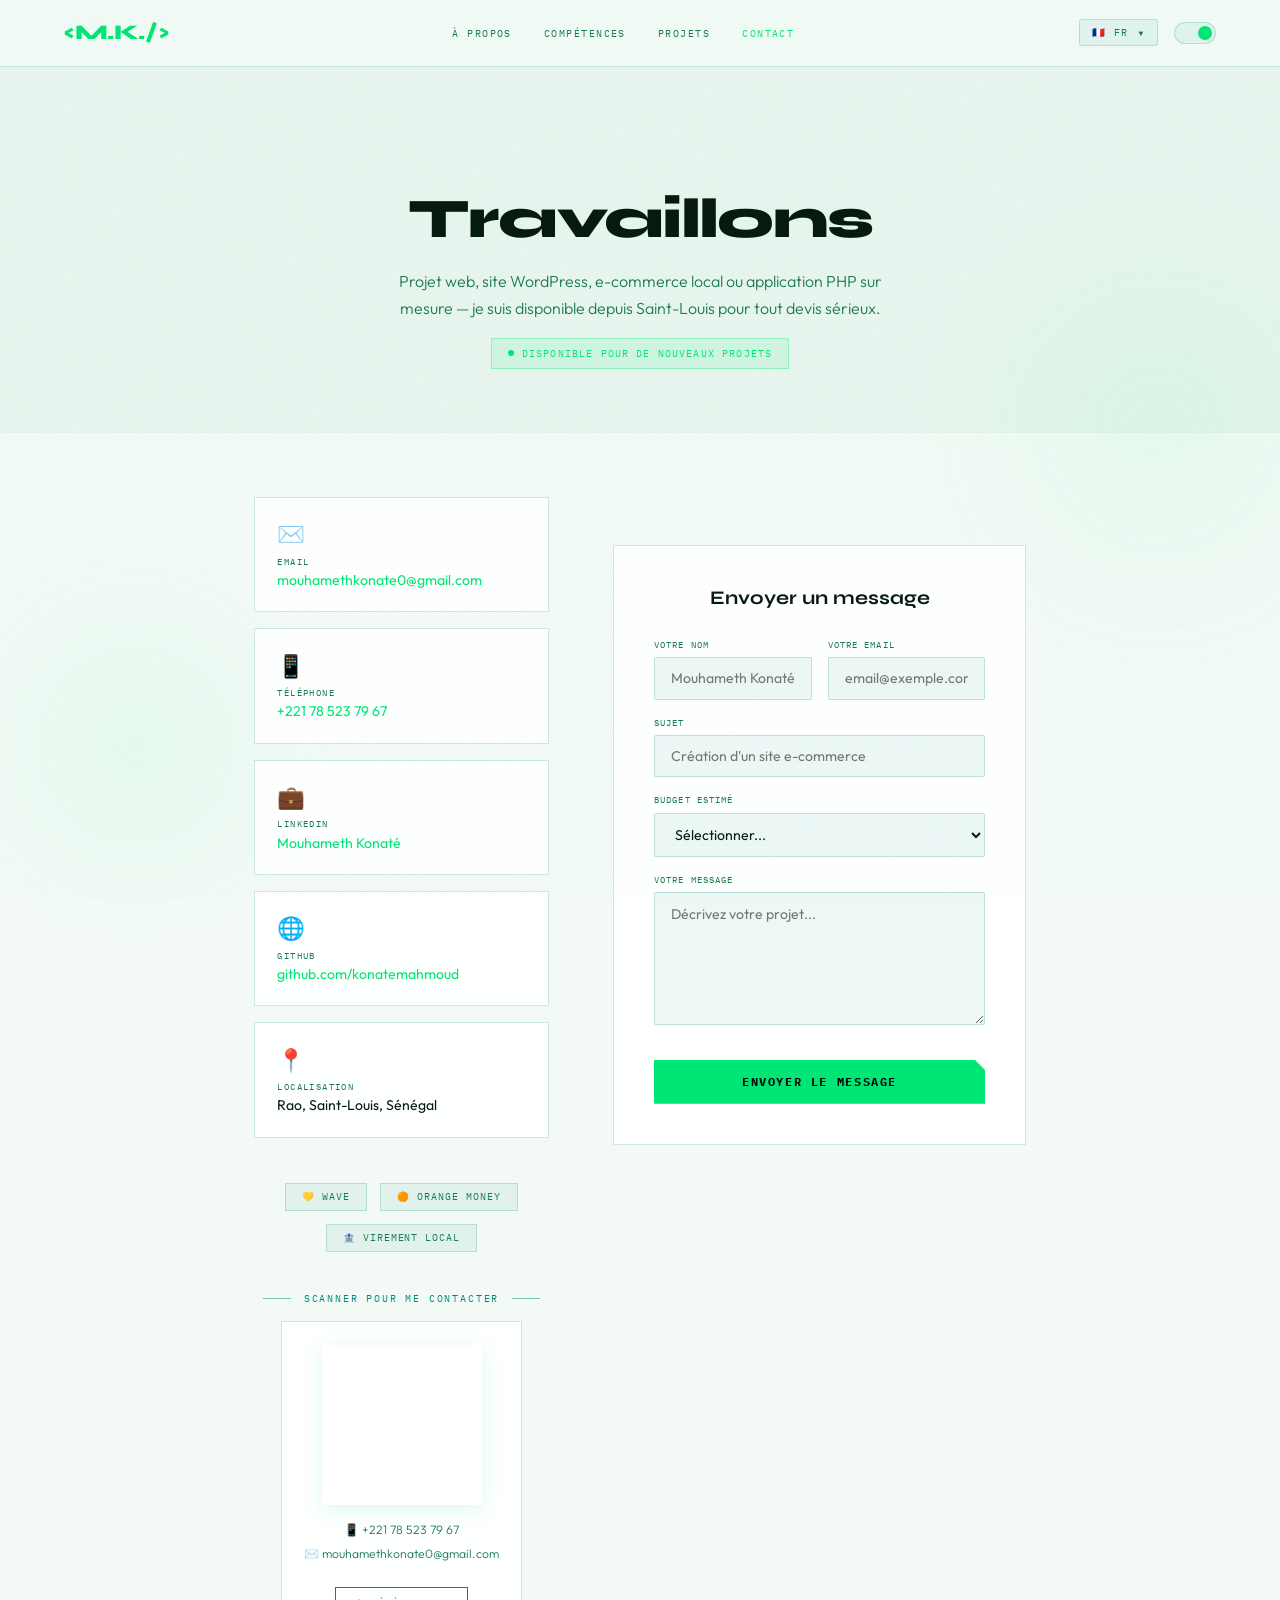
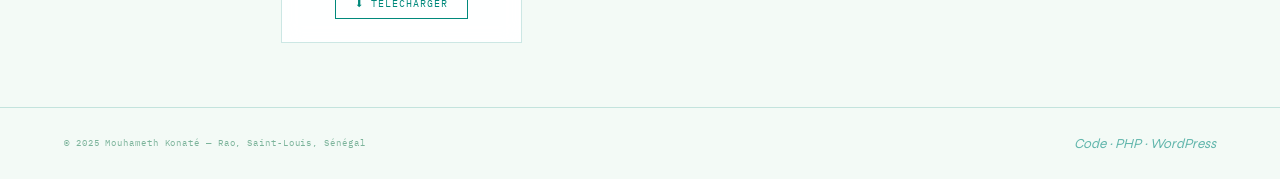
==== contact.html @ 191f9573 "Create contact.html" ====
<!DOCTYPE html>
<html lang="fr" data-theme="dark" dir="ltr">
<head>
<meta charset="UTF-8">
<meta name="viewport" content="width=device-width, initial-scale=1.0">
<meta name="description" content="Contactez Mouhameth Konaté — Développeur web PHP & WordPress à Saint-Louis, Sénégal. Formulaire de contact, email, téléphone, WhatsApp, Wave.">
<meta name="author" content="Mouhameth Konaté">
<meta name="robots" content="index, follow">
<meta property="og:type" content="website">
<meta property="og:title" content="Contact — Mouhameth Konaté">
<meta property="og:description" content="Contactez Mouhameth Konaté, développeur web PHP & WordPress à Saint-Louis, Sénégal.">
<meta property="og:url" content="https://konatemahmoud.github.io/Portfolio1/contact.html">
<link rel="canonical" href="https://konatemahmoud.github.io/Portfolio1/contact.html">
<link rel="icon" type="image/svg+xml" href="[data-uri]">
<title>Contact — Mouhameth Konaté | Développeur Web PHP &amp; WordPress</title>
<link rel="preconnect" href="https://fonts.googleapis.com">
<link rel="preconnect" href="https://fonts.gstatic.com" crossorigin>
<link href="https://fonts.googleapis.com/css2?family=Syne:wght@400;500;600;700;800&family=IBM+Plex+Mono:wght@300;400;500&family=Outfit:wght@300;400;500;600&family=Noto+Sans+Arabic:wght@300;400;500;700&display=swap" rel="stylesheet">
<link rel="stylesheet" href="css/style.css">
<script type="application/ld+json">
{
  "@context": "https://schema.org",
  "@type": "Person",
  "name": "Mouhameth Konaté",
  "jobTitle": "Développeur Web PHP & WordPress",
  "url": "https://konatemahmoud.github.io/Portfolio1",
  "email": "mouhamethkonate0@gmail.com",
  "telephone": "+221785237967",
  "address": {"@type": "PostalAddress","addressLocality": "Rao","addressRegion": "Saint-Louis","addressCountry": "SN"},
  "sameAs": ["https://linkedin.com/in/mouhameth-konate","https://github.com/konatemahmoud"]
}
</script>
<style>
.contact-hero{padding:9rem 4rem 4rem;background:var(--bg-alt);text-align:center;}
.contact-hero h1{font-family:'Syne',sans-serif;font-size:clamp(2rem,5vw,3.5rem);font-weight:900;color:var(--text);letter-spacing:-0.03em;margin-bottom:1rem;}
.contact-hero h1 em{color:var(--accent);font-style:italic;}
.contact-hero p{font-family:'Outfit',sans-serif;font-size:1rem;color:var(--text-muted);max-width:500px;margin:0 auto;line-height:1.7;font-weight:300;}
.contact-body{padding:4rem;max-width:900px;margin:0 auto;}
.contact-two-col{display:grid;grid-template-columns:1fr 1.4fr;gap:4rem;align-items:start;}
.contact-info{display:flex;flex-direction:column;gap:1rem;}
.info-card{background:var(--card-bg);border:1px solid var(--border);padding:1.4rem;transition:border-color 0.3s;}
.info-card:hover{border-color:var(--accent);}
.info-icon{font-size:1.4rem;margin-bottom:0.4rem;}
.info-label{font-family:'IBM Plex Mono',monospace;font-size:0.58rem;letter-spacing:0.15em;text-transform:uppercase;color:var(--text-muted);margin-bottom:0.2rem;}
.info-value{font-size:0.88rem;color:var(--text);font-weight:400;}
.info-value a{color:var(--accent);text-decoration:none;}
.info-value a:hover{text-decoration:underline;}
.avail-badge{display:inline-flex;align-items:center;gap:0.5rem;margin-top:1rem;padding:0.5rem 1rem;background:rgba(0,230,118,0.1);border:1px solid rgba(0,230,118,0.3);font-family:'IBM Plex Mono',monospace;font-size:0.6rem;letter-spacing:0.12em;text-transform:uppercase;color:var(--accent);}
.avail-dot{width:6px;height:6px;border-radius:50%;background:var(--accent);animation:pulse 2s infinite;}
@keyframes pulse{0%,100%{opacity:1;}50%{opacity:0.3;}}
@media(max-width:900px){
  .contact-hero{padding:8rem 1.5rem 3rem;}
  .contact-body{padding:2rem 1.5rem;}
  .contact-two-col{grid-template-columns:1fr;gap:2.5rem;}
}
</style>
</head>
<body>
<div class="bg-glow"></div>
<div class="bg-glow2"></div>

  <!-- SKIP LINK -->
  <a href="#main-content" class="skip-link">Aller au contenu principal</a>
  <div id="scrollProgress" role="progressbar" aria-label="Progression"></div>

  <!-- SWITCH BANNER -->
  <div class="switch-banner">
    <span class="switch-text" data-i18n="switch_text">Portfolio Développeur Web</span>
    <a href="portfolio-complet.html" class="switch-link" data-i18n="switch_link">→ Portfolio Complet</a>
  </div>

  <!-- MOBILE NAV DRAWER -->
  <div class="nav-drawer" id="navDrawer" role="dialog" aria-modal="true" aria-label="Menu navigation">
    <button class="nav-drawer-close" id="drawerClose" aria-label="Fermer">✕ Fermer</button>
    <a href="index.html#about"       data-i18n="nav_about"    onclick="closeDrawer()">À propos</a>
    <a href="index.html#competences" data-i18n="nav_skills"   onclick="closeDrawer()">Compétences</a>
    <a href="index.html#projets"     data-i18n="nav_projects" onclick="closeDrawer()">Projets</a>
    <a href="contact.html"           data-i18n="nav_contact"  onclick="closeDrawer()">Contact</a>
  </div>

  <!-- NAV -->
  <nav role="navigation" aria-label="Navigation principale">
    <a href="index.html" class="nav-logo" aria-label="Accueil">&lt;M.K./&gt;</a>
    <div class="nav-center">
      <a href="index.html#about"       data-i18n="nav_about">À propos</a>
      <a href="index.html#competences" data-i18n="nav_skills">Compétences</a>
      <a href="index.html#projets"     data-i18n="nav_projects">Projets</a>
      <a href="contact.html"           data-i18n="nav_contact" class="active">Contact</a>
    </div>
    <div class="nav-right">
      <div class="lang-dropdown" id="langDropdown">
        <div class="lang-btn" id="langBtn" role="button" tabindex="0" aria-expanded="false">
          <span class="flag" id="currentFlag">🇫🇷</span>
          <span id="currentLangLabel">FR</span>
          <span class="chevron" aria-hidden="true">▼</span>
        </div>
        <div class="lang-menu" id="langMenu" role="listbox">
          <div class="lang-option active" data-lang="fr" role="option"><span class="flag">🇫🇷</span><span class="lang-name">FR</span><span class="lang-native">Français</span></div>
          <div class="lang-option" data-lang="en" role="option"><span class="flag">🇬🇧</span><span class="lang-name">EN</span><span class="lang-native">English</span></div>
          <div class="lang-option" data-lang="ar" role="option"><span class="flag">🇸🇦</span><span class="lang-name">AR</span><span class="lang-native">العربية</span></div>
        </div>
      </div>
      <button class="theme-btn" id="themeToggle" aria-label="Basculer thème"></button>
      <button class="hamburger" id="hamburger" aria-label="Menu" aria-expanded="false">
        <span></span><span></span><span></span>
      </button>
    </div>
  </nav>

<main id="main-content">

  <!-- HERO CONTACT -->
  <div class="contact-hero">
    <h1 data-i18n="ct_t1">Travaillons <em data-i18n="ct_t2">ensemble</em></h1>
    <p data-i18n="ct_intro">Projet web, WordPress, e-commerce ou application PHP — disponible depuis Saint-Louis.</p>
    <div class="avail-badge">
      <span class="avail-dot" aria-hidden="true"></span>
      Disponible pour de nouveaux projets
    </div>
  </div>

  <!-- CONTACT BODY -->
  <div class="contact-body">
    <div class="contact-two-col">

      <!-- LEFT: Info cards -->
      <div class="contact-info fade-up">
        <article class="info-card">
          <div class="info-icon" aria-hidden="true">✉️</div>
          <div class="info-label" data-i18n="ct_email">Email</div>
          <div class="info-value"><a href="mailto:mouhamethkonate0@gmail.com">mouhamethkonate0@gmail.com</a></div>
        </article>
        <article class="info-card">
          <div class="info-icon" aria-hidden="true">📱</div>
          <div class="info-label" data-i18n="ct_phone">Téléphone / WhatsApp</div>
          <div class="info-value"><a href="tel:+221785237967">+221 78 523 79 67</a></div>
        </article>
        <article class="info-card">
          <div class="info-icon" aria-hidden="true">💼</div>
          <div class="info-label">LinkedIn</div>
          <div class="info-value"><a href="https://linkedin.com/in/mouhameth-konate" target="_blank" rel="noopener">Mouhameth Konaté</a></div>
        </article>
        <article class="info-card">
          <div class="info-icon" aria-hidden="true">🌐</div>
          <div class="info-label">GitHub</div>
          <div class="info-value"><a href="https://github.com/konatemahmoud" target="_blank" rel="noopener">github.com/konatemahmoud</a></div>
        </article>
        <article class="info-card">
          <div class="info-icon" aria-hidden="true">📍</div>
          <div class="info-label">Localisation</div>
          <div class="info-value">Rao, Saint-Louis, Sénégal</div>
        </article>
        <div class="contact-payment">
          <span class="payment-badge">💛 Wave</span>
          <span class="payment-badge">🟠 Orange Money</span>
          <span class="payment-badge" data-i18n="ct_transfer">🏦 Virement local</span>
        </div>

        <!-- QR -->
        <div class="qr-wrapper" style="margin-top:1.5rem;">
          <div class="qr-label" data-i18n="qr_label">Scanner pour me contacter</div>
          <div class="qr-card" style="flex-direction:column;gap:1rem;padding:1.4rem;text-align:center;">
            <div class="qr-frame" style="margin:0 auto;">
            </div>
            <div>
              <div class="qr-detail">📱 +221 78 523 79 67</div>
              <div class="qr-detail">✉️ mouhamethkonate0@gmail.com</div>
              <button class="qr-download-btn" id="qrDownload" data-i18n="qr_download">⬇ Télécharger</button>
            </div>
          </div>
        </div>
      </div>

      <!-- RIGHT: Contact form -->
      <div class="fade-up">
        <form class="contact-form" id="contactForm" novalidate aria-label="Formulaire de contact">
          <h3>Envoyer un message</h3>
          <div class="form-grid">
            <div class="form-group">
              <label class="form-label" for="formName" data-i18n="ct_form_name">Votre nom</label>
              <input class="form-input" type="text" id="formName" name="name" required
                     placeholder="Mouhameth Konaté" autocomplete="name">
            </div>
            <div class="form-group">
              <label class="form-label" for="formEmail" data-i18n="ct_form_email">Votre email</label>
              <input class="form-input" type="email" id="formEmail" name="email" required
                     placeholder="email@exemple.com" autocomplete="email">
            </div>
            <div class="form-group full">
              <label class="form-label" for="formSubject" data-i18n="ct_form_subject">Sujet</label>
              <input class="form-input" type="text" id="formSubject" name="subject" required
                     placeholder="Création d'un site e-commerce">
            </div>
            <div class="form-group full">
              <label class="form-label" for="formBudget" data-i18n="ct_form_budget">Budget estimé</label>
              <select class="form-select" id="formBudget" name="budget">
                <option value="">Sélectionner...</option>
                <option value="&lt;50k">Moins de 50 000 FCFA</option>
                <option value="50k-150k">50 000 – 150 000 FCFA</option>
                <option value="150k-500k">150 000 – 500 000 FCFA</option>
                <option value="500k+">+ 500 000 FCFA</option>
                <option value="discuss">À discuter</option>
              </select>
            </div>
            <div class="form-group full">
              <label class="form-label" for="formMsg" data-i18n="ct_form_msg">Votre message</label>
              <textarea class="form-textarea" id="formMsg" name="message" required rows="6"
                        placeholder="Décrivez votre projet..."></textarea>
            </div>
          </div>
          <button type="submit" class="form-submit" data-i18n="ct_form_send">Envoyer le message</button>
          <div id="formSuccess" class="form-success" role="alert" aria-live="polite"></div>
        </form>
      </div>
    </div>
  </div>

</main>

<footer role="contentinfo">
  <span class="footer-copy">© 2025 Mouhameth Konaté — Rao, Saint-Louis, Sénégal</span>
  <span class="footer-sig" data-i18n="footer_sig">Code · PHP · WordPress</span>
</footer>
<button id="backTop" aria-label="Retour en haut" data-i18n="back_top">↑ Haut</button>

<script>window.QR_FALLBACK_URI="[data-uri]";</script>
<script src="js/translations.js" defer></script>
<script src="js/app.js" defer></script>
</body>
</html>
---- css/style.css ----
/* ===== CSS/STYLE.CSS — Shared styles ===== */
/* ===== TOKENS ===== */
:root{--accent:#00E676;--accent2:#00897B;--accent-soft:rgba(0,230,118,0.12);}
[data-theme="dark"]{--bg:#050F0A;--bg-alt:#071510;--surface:rgba(0,230,118,0.06);--border:rgba(0,230,118,0.18);--text:#D8F5E8;--text-muted:#4AAA78;--text-dim:rgba(216,245,232,0.5);--card-bg:rgba(0,230,118,0.04);--nav-bg:rgba(5,15,10,0.94);--stat-bg:rgba(0,230,118,0.07);--stat-border:rgba(0,230,118,0.25);--tag-bg:rgba(0,230,118,0.07);--dropdown-bg:#071A10;--dropdown-hover:rgba(0,230,118,0.1);--hero-grad:radial-gradient(ellipse 80% 60% at 70% 50%,rgba(0,230,118,0.08) 0%,transparent 70%),radial-gradient(ellipse 60% 80% at 15% 80%,rgba(0,137,123,0.15) 0%,transparent 60%);--glow:rgba(0,230,118,0.06);}
[data-theme="light"]{--bg:#F3FAF6;--bg-alt:#E8F5EE;--surface:rgba(0,137,123,0.07);--border:rgba(0,137,123,0.2);--text:#071A10;--text-muted:#1A7A50;--text-dim:rgba(7,26,16,0.55);--card-bg:rgba(255,255,255,0.92);--nav-bg:rgba(243,250,246,0.96);--stat-bg:rgba(0,137,123,0.07);--stat-border:rgba(0,137,123,0.25);--tag-bg:rgba(0,168,84,0.08);--dropdown-bg:#E4F5EC;--dropdown-hover:rgba(0,168,84,0.1);--hero-grad:radial-gradient(ellipse 80% 60% at 70% 50%,rgba(0,230,118,0.06) 0%,transparent 70%),radial-gradient(ellipse 60% 80% at 15% 80%,rgba(0,137,123,0.06) 0%,transparent 60%);--glow:rgba(0,230,118,0.05);}

/* Arabic */
[lang="ar"] body,[lang="ar"] p,[lang="ar"] h1,[lang="ar"] h2,[lang="ar"] h3,
[lang="ar"] .hero-title,[lang="ar"] .domain-desc,[lang="ar"] .project-desc,
[lang="ar"] .about-text p,[lang="ar"] .contact-intro{font-family:'Noto Sans Arabic','Outfit',sans-serif;}
[dir="rtl"] .hero-eyebrow::before{display:none;}
[dir="rtl"] .hero-eyebrow::after{content:'';display:block;width:38px;height:1px;background:var(--accent2);}
[dir="rtl"] .section-line{background:linear-gradient(270deg,var(--border),transparent);}
[dir="rtl"] .domain-card{border-left:none;border-right:2px solid var(--accent2);}
[dir="rtl"] .domain-card:hover{border-right-color:var(--accent);transform:translateX(-5px);}
[dir="rtl"] .skill-fill{transform-origin:right;}

/* RESET */
*,*::before,*::after{margin:0;padding:0;box-sizing:border-box;}
html{scroll-behavior:smooth;}
body{background:var(--bg);color:var(--text);font-family:'Outfit',sans-serif;overflow-x:hidden;transition:background 0.4s,color 0.4s;}

/* FOCUS VISIBLE — accessibilité clavier */
:focus-visible{outline:2px solid var(--accent);outline-offset:3px;border-radius:2px;}
a:focus-visible,button:focus-visible{outline:2px solid var(--accent);outline-offset:3px;}

/* Grain */
body::before{content:'';position:fixed;inset:0;background-image:url("data:image/svg+xml,%3Csvg viewBox='0 0 256 256' xmlns='http://www.w3.org/2000/svg'%3E%3Cfilter id='n'%3E%3CfeTurbulence type='fractalNoise' baseFrequency='0.9' numOctaves='4' stitchTiles='stitch'/%3E%3C/filter%3E%3Crect width='100%25' height='100%25' filter='url(%23n)' opacity='0.04'/%3E%3C/svg%3E");pointer-events:none;z-index:1000;opacity:0.25;}
body::after{content:'';position:fixed;inset:0;background:repeating-linear-gradient(0deg,transparent,transparent 3px,rgba(0,230,118,0.012) 3px,rgba(0,230,118,0.012) 4px);pointer-events:none;z-index:999;}

/* SCROLL PROGRESS */
#scrollProgress{position:fixed;top:0;left:0;height:2px;width:0%;background:linear-gradient(90deg,var(--accent2),var(--accent));z-index:9999;transition:width 0.1s linear;}

/* SKIP LINK */
.skip-link{position:absolute;top:-50px;left:1rem;padding:0.5rem 1rem;background:var(--accent);color:#050F0A;font-family:'IBM Plex Mono',monospace;font-size:0.7rem;font-weight:600;letter-spacing:0.1em;text-decoration:none;border-radius:2px;z-index:10000;transition:top 0.2s;}
.skip-link:focus{top:1rem;}

/* GLOW */
.bg-glow{position:fixed;top:20%;right:-10%;width:500px;height:500px;border-radius:50%;background:radial-gradient(circle,var(--glow) 0%,transparent 70%);pointer-events:none;z-index:0;}
.bg-glow2{position:fixed;bottom:-5%;left:-5%;width:400px;height:400px;border-radius:50%;background:radial-gradient(circle,var(--glow) 0%,transparent 70%);pointer-events:none;z-index:0;}

/* NAV */
nav{position:fixed;top:0;left:0;right:0;z-index:200;display:flex;justify-content:space-between;align-items:center;padding:1.2rem 4rem;background:var(--nav-bg);backdrop-filter:blur(14px);border-bottom:1px solid var(--border);transition:background 0.4s,border-color 0.4s;}
.nav-logo{font-family:'Syne',sans-serif;font-size:1.3rem;font-weight:900;letter-spacing:-0.02em;color:var(--accent);text-decoration:none;}
.nav-center{display:flex;gap:2rem;}
.nav-center a{font-family:'IBM Plex Mono',monospace;font-size:0.65rem;letter-spacing:0.14em;text-transform:uppercase;color:var(--text-muted);text-decoration:none;transition:color 0.3s;}
.nav-center a:hover,.nav-center a.active{color:var(--accent);}
.nav-right{display:flex;align-items:center;gap:1rem;}

/* THEME BTN */
.theme-btn{width:42px;height:22px;background:var(--surface);border:1px solid var(--border);border-radius:11px;cursor:pointer;position:relative;flex-shrink:0;transition:background 0.3s;}
.theme-btn::after{content:'';position:absolute;top:3px;left:3px;width:14px;height:14px;background:var(--accent);border-radius:50%;transition:transform 0.3s;}
[data-theme="light"] .theme-btn::after{transform:translateX(20px);}

/* LANG DROPDOWN */
.lang-dropdown{position:relative;}
.lang-btn{display:flex;align-items:center;gap:0.5rem;padding:0.38rem 0.8rem;background:var(--surface);border:1px solid var(--border);border-radius:3px;cursor:pointer;font-family:'IBM Plex Mono',monospace;font-size:0.63rem;letter-spacing:0.1em;text-transform:uppercase;color:var(--text-muted);transition:all 0.3s;user-select:none;}
.lang-btn:hover,.lang-dropdown.open .lang-btn{border-color:var(--accent);color:var(--accent);}
.lang-btn .chevron{font-size:0.5rem;transition:transform 0.3s;margin-left:2px;}
.lang-dropdown.open .chevron{transform:rotate(180deg);}
.lang-menu{position:absolute;top:calc(100% + 8px);right:0;background:var(--dropdown-bg);border:1px solid var(--border);border-radius:4px;overflow:hidden;min-width:155px;box-shadow:0 12px 40px rgba(0,0,0,0.3);opacity:0;visibility:hidden;transform:translateY(-6px);transition:all 0.25s ease;z-index:300;}
[dir="rtl"] .lang-menu{right:auto;left:0;}
.lang-dropdown.open .lang-menu{opacity:1;visibility:visible;transform:translateY(0);}
.lang-option{display:flex;align-items:center;gap:0.75rem;padding:0.65rem 1rem;cursor:pointer;font-family:'IBM Plex Mono',monospace;font-size:0.63rem;letter-spacing:0.08em;color:var(--text-muted);transition:background 0.2s,color 0.2s;border-bottom:1px solid var(--border);}
.lang-option:last-child{border-bottom:none;}
.lang-option:hover{background:var(--dropdown-hover);color:var(--text);}
.lang-option.active{color:var(--accent);}
.lang-option .flag{font-size:1.1rem;}
.lang-option .lang-name{flex:1;}
.lang-option .lang-native{font-size:0.58rem;opacity:0.6;}

/* HAMBURGER */
.hamburger{display:none;flex-direction:column;justify-content:center;gap:5px;width:36px;height:36px;padding:6px;background:var(--surface);border:1px solid var(--border);border-radius:3px;cursor:pointer;transition:all 0.3s;flex-shrink:0;}
.hamburger span{display:block;width:100%;height:1.5px;background:var(--accent);border-radius:2px;transition:all 0.3s;transform-origin:center;}
.hamburger.open span:nth-child(1){transform:translateY(6.5px) rotate(45deg);}
.hamburger.open span:nth-child(2){opacity:0;transform:scaleX(0);}
.hamburger.open span:nth-child(3){transform:translateY(-6.5px) rotate(-45deg);}

/* NAV DRAWER */
.nav-drawer{display:none;position:fixed;top:0;left:0;right:0;bottom:0;z-index:190;background:var(--nav-bg);backdrop-filter:blur(20px);flex-direction:column;align-items:center;justify-content:center;gap:2.5rem;padding:2rem;opacity:0;visibility:hidden;transition:opacity 0.3s,visibility 0.3s;}
.nav-drawer.open{opacity:1;visibility:visible;}
.nav-drawer a{font-family:'IBM Plex Mono',monospace;font-size:1.1rem;letter-spacing:0.15em;text-transform:uppercase;color:var(--text-muted);text-decoration:none;transition:color 0.3s,transform 0.3s,opacity 0.3s;transform:translateY(10px);opacity:0;}
.nav-drawer.open a{transform:translateY(0);opacity:1;}
.nav-drawer.open a:nth-child(2){transition-delay:0.05s;}
.nav-drawer.open a:nth-child(3){transition-delay:0.1s;}
.nav-drawer.open a:nth-child(4){transition-delay:0.15s;}
.nav-drawer.open a:nth-child(5){transition-delay:0.2s;}
.nav-drawer a:hover{color:var(--accent);}
.nav-drawer-close{position:absolute;top:1.5rem;right:1.5rem;font-family:'IBM Plex Mono',monospace;font-size:0.6rem;letter-spacing:0.12em;text-transform:uppercase;color:var(--text-muted);background:none;border:none;cursor:pointer;}

/* SWITCH BANNER */
.switch-banner{background:var(--surface);border-bottom:1px solid var(--border);padding:0.52rem 4rem;display:flex;align-items:center;justify-content:space-between;}
.switch-text{font-family:'IBM Plex Mono',monospace;font-size:0.57rem;letter-spacing:0.1em;text-transform:uppercase;color:var(--text-muted);}
.switch-link{font-family:'IBM Plex Mono',monospace;font-size:0.57rem;letter-spacing:0.1em;text-transform:uppercase;color:var(--accent);text-decoration:none;border:1px solid var(--border);padding:0.28rem 0.75rem;transition:all 0.3s;}
.switch-link:hover{background:var(--accent);color:#050F0A;}

/* SECTIONS */
section{padding:7rem 4rem;position:relative;z-index:1;}
.section-header{display:flex;align-items:baseline;gap:1.4rem;margin-bottom:3.5rem;}
.section-num{font-family:'IBM Plex Mono',monospace;font-size:0.6rem;letter-spacing:0.15em;color:var(--accent2);}
.section-title{font-family:'Syne',sans-serif;font-size:clamp(1.9rem,3.8vw,3rem);font-weight:900;color:var(--text);line-height:1;letter-spacing:-0.02em;transition:color 0.4s;}
.section-title em{color:var(--accent);font-style:italic;font-weight:700;}
.section-line{flex:1;height:1px;background:linear-gradient(90deg,var(--border),transparent);}

/* ABOUT */
.about{background:var(--bg-alt);transition:background 0.4s;}
.about-grid{display:grid;grid-template-columns:1.2fr 1fr;gap:5rem;align-items:start;}
.about-text p{font-size:1rem;line-height:1.85;color:var(--text-dim);font-weight:300;margin-bottom:1.4rem;}
.about-text p strong{color:var(--accent);font-weight:500;}
.about-domains{display:flex;flex-direction:column;gap:1.2rem;margin-top:0.5rem;}
.domain-card{border-left:2px solid var(--accent2);padding:1.1rem 1.4rem;background:var(--surface);transition:all 0.3s;}
.domain-card:hover{border-left-color:var(--accent);background:var(--accent-soft);transform:translateX(5px);}
.domain-icon{font-size:1.35rem;margin-bottom:0.35rem;}
.domain-title{font-family:'Syne',sans-serif;font-size:1rem;font-weight:700;color:var(--text);margin-bottom:0.22rem;}
.domain-desc{font-size:0.78rem;color:var(--text-muted);line-height:1.6;font-weight:300;}

/* SKILLS */
.skills-grid{display:grid;grid-template-columns:repeat(3,1fr);gap:2rem;}
.skill-group-title{font-family:'IBM Plex Mono',monospace;font-size:0.6rem;letter-spacing:0.15em;text-transform:uppercase;color:var(--accent2);margin-bottom:1rem;padding-bottom:0.65rem;border-bottom:1px solid var(--border);}
.skill-item{display:flex;justify-content:space-between;align-items:center;padding:0.5rem 0;border-bottom:1px solid rgba(0,230,118,0.05);}
.skill-name{font-size:0.8rem;color:var(--text);font-weight:400;}
.skill-bar{width:75px;height:2px;background:var(--border);position:relative;overflow:hidden;}
.skill-fill{position:absolute;left:0;top:0;height:100%;background:linear-gradient(90deg,var(--accent2),var(--accent));transform:scaleX(0);transform-origin:left;transition:transform 1.2s ease;}

/* PROJECTS */
.projects{background:var(--bg-alt);transition:background 0.4s;}
.projects-grid{display:grid;grid-template-columns:repeat(3,1fr);gap:2px;}
.project-card{position:relative;overflow:hidden;background:var(--card-bg);border:1px solid var(--border);padding:2rem;transition:all 0.4s;cursor:pointer;}
.project-card::before{content:'';position:absolute;top:0;left:0;right:0;height:0;background:linear-gradient(135deg,var(--accent-soft),transparent);transition:height 0.4s;}
.project-card::after{content:'';position:absolute;bottom:0;left:0;width:0;height:2px;background:linear-gradient(90deg,var(--accent2),var(--accent));transition:width 0.4s;}
.project-card:hover::before{height:100%;}
.project-card:hover::after{width:100%;}
.project-card:hover{border-color:rgba(0,230,118,0.35);transform:translateY(-4px);}
.project-number{font-family:'Syne',sans-serif;font-size:2.8rem;font-weight:900;color:var(--border);line-height:1;margin-bottom:0.7rem;letter-spacing:-0.03em;}
.project-category{font-family:'IBM Plex Mono',monospace;font-size:0.56rem;letter-spacing:0.15em;text-transform:uppercase;color:var(--accent2);margin-bottom:0.6rem;}
.project-title{font-family:'Syne',sans-serif;font-size:1.2rem;font-weight:700;color:var(--text);margin-bottom:0.6rem;line-height:1.2;}
.project-desc{font-size:0.78rem;color:var(--text-muted);line-height:1.75;font-weight:300;margin-bottom:1.2rem;}
.project-live{display:inline-flex;align-items:center;gap:0.4rem;font-family:'IBM Plex Mono',monospace;font-size:0.56rem;letter-spacing:0.1em;text-transform:uppercase;color:var(--accent);text-decoration:none;margin-bottom:1rem;transition:opacity 0.3s;}
.project-live:hover{opacity:0.75;}
.project-stack{display:flex;flex-wrap:wrap;gap:0.35rem;}
.stack-tag{font-family:'IBM Plex Mono',monospace;font-size:0.54rem;letter-spacing:0.08em;text-transform:uppercase;padding:0.2rem 0.55rem;background:var(--tag-bg);color:var(--accent2);border-radius:1px;}

/* CONTACT */
.contact{background:var(--bg);transition:background 0.4s;}
.contact-inner{max-width:720px;margin:0 auto;text-align:center;}
.contact-intro{font-family:'Outfit',sans-serif;font-size:clamp(1.1rem,2.3vw,1.75rem);font-style:italic;font-weight:400;color:var(--text-dim);line-height:1.55;margin-bottom:2.8rem;}
.contact-methods{display:flex;justify-content:center;gap:1.3rem;flex-wrap:wrap;margin-bottom:2.2rem;}
.contact-method{display:flex;flex-direction:column;align-items:center;gap:0.4rem;text-decoration:none;transition:all 0.3s;padding:1.3rem 1.6rem;border:1px solid var(--border);background:var(--card-bg);min-width:130px;backdrop-filter:blur(6px);}
.contact-method:hover{border-color:var(--accent);transform:translateY(-3px);}
.contact-method-icon{font-size:1.35rem;}
.contact-method-label{font-family:'IBM Plex Mono',monospace;font-size:0.56rem;letter-spacing:0.15em;text-transform:uppercase;color:var(--text-muted);}
.contact-method-value{font-size:0.76rem;color:var(--text);font-weight:400;}
.contact-payment{display:flex;justify-content:center;gap:0.8rem;flex-wrap:wrap;margin-top:1.8rem;}
.payment-badge{font-family:'IBM Plex Mono',monospace;font-size:0.6rem;letter-spacing:0.1em;text-transform:uppercase;padding:0.42rem 1rem;background:var(--surface);border:1px solid var(--border);color:var(--text-muted);}

/* CONTACT FORM */
.contact-form{margin-top:3rem;text-align:left;background:var(--card-bg);border:1px solid var(--border);padding:2.5rem;backdrop-filter:blur(10px);}
.contact-form h3{font-family:'Syne',sans-serif;font-size:1.2rem;font-weight:700;color:var(--text);margin-bottom:1.8rem;text-align:center;}
.form-grid{display:grid;grid-template-columns:1fr 1fr;gap:1rem;margin-bottom:1rem;}
.form-group{display:flex;flex-direction:column;gap:0.4rem;}
.form-group.full{grid-column:1/-1;}
.form-label{font-family:'IBM Plex Mono',monospace;font-size:0.58rem;letter-spacing:0.12em;text-transform:uppercase;color:var(--text-muted);}
.form-input,.form-select,.form-textarea{background:var(--surface);border:1px solid var(--border);color:var(--text);font-family:'Outfit',sans-serif;font-size:0.88rem;padding:0.7rem 1rem;border-radius:2px;transition:border-color 0.3s;width:100%;}
.form-input:focus,.form-select:focus,.form-textarea:focus{outline:none;border-color:var(--accent);}
.form-select option{background:var(--bg);color:var(--text);}
.form-textarea{resize:vertical;min-height:120px;}
.form-submit{width:100%;margin-top:1.2rem;font-family:'IBM Plex Mono',monospace;font-size:0.72rem;letter-spacing:0.14em;text-transform:uppercase;padding:0.9rem;background:var(--accent);color:#050F0A;border:none;cursor:pointer;font-weight:700;clip-path:polygon(0 0,calc(100% - 10px) 0,100% 10px,100% 100%,0 100%);transition:all 0.3s;}
.form-submit:hover{background:var(--accent2);color:var(--text);}
.form-success{display:none;margin-top:1rem;padding:0.8rem 1rem;background:rgba(0,230,118,0.1);border:1px solid var(--accent);color:var(--accent);font-family:'IBM Plex Mono',monospace;font-size:0.7rem;letter-spacing:0.08em;text-align:center;}

/* QR */
.qr-wrapper{margin-top:2.8rem;display:flex;flex-direction:column;align-items:center;gap:1rem;}
.qr-label{font-family:'IBM Plex Mono',monospace;font-size:0.63rem;letter-spacing:0.18em;text-transform:uppercase;color:var(--accent2);display:flex;align-items:center;gap:0.8rem;}
.qr-label::before,.qr-label::after{content:'';display:block;width:28px;height:1px;background:var(--accent2);opacity:0.5;}
.qr-card{display:flex;align-items:center;gap:2.2rem;padding:1.8rem 2.2rem;background:var(--card-bg);border:1px solid var(--border);backdrop-filter:blur(10px);transition:border-color 0.4s;}
.qr-card:hover{border-color:var(--accent);}
.qr-frame{width:160px;height:160px;padding:10px;background:#fff;border-radius:4px;flex-shrink:0;box-shadow:0 4px 20px rgba(0,230,118,0.15);display:flex;align-items:center;justify-content:center;}
.qr-frame img{width:140px;height:140px;display:block;image-rendering:pixelated;}
.qr-info{text-align:left;}
.qr-name{font-family:'Syne',sans-serif;font-size:1.1rem;font-weight:700;color:var(--text);margin-bottom:0.8rem;}
.qr-detail{font-size:0.76rem;color:var(--text-muted);font-weight:300;margin-bottom:0.38rem;line-height:1.5;}
.qr-download-btn{margin-top:1.1rem;font-family:'IBM Plex Mono',monospace;font-size:0.63rem;letter-spacing:0.1em;text-transform:uppercase;padding:0.55rem 1.2rem;background:transparent;color:var(--accent2);border:1px solid var(--accent2);cursor:pointer;transition:all 0.3s;display:inline-block;}
.qr-download-btn:hover{background:var(--accent2);color:#050F0A;}

/* FOOTER */
footer{padding:1.7rem 4rem;border-top:1px solid var(--border);display:flex;justify-content:space-between;align-items:center;background:var(--bg);transition:background 0.4s;}
.footer-copy{font-family:'IBM Plex Mono',monospace;font-size:0.57rem;letter-spacing:0.1em;color:var(--text-muted);opacity:0.55;}
.footer-sig{font-family:'Syne',sans-serif;font-size:0.86rem;font-style:italic;color:var(--accent2);opacity:0.6;}

/* BACK TO TOP */
#backTop{position:fixed;bottom:2rem;right:2rem;z-index:150;font-family:'IBM Plex Mono',monospace;font-size:0.6rem;letter-spacing:0.1em;padding:0.5rem 0.9rem;background:var(--surface);border:1px solid var(--border);color:var(--accent);cursor:pointer;opacity:0;visibility:hidden;transform:translateY(10px);transition:all 0.3s;}
#backTop.visible{opacity:1;visibility:visible;transform:translateY(0);}
#backTop:hover{background:var(--accent);color:#050F0A;}
[dir="rtl"] #backTop{right:auto;left:2rem;}

/* ANIMATIONS */
.fade-up{opacity:0;transform:translateY(26px);transition:opacity 0.75s ease,transform 0.75s ease;}
.fade-up.visible{opacity:1;transform:translateY(0);}
.fade-up:nth-child(2){transition-delay:0.1s;}
.fade-up:nth-child(3){transition-delay:0.2s;}
.fade-up:nth-child(4){transition-delay:0.3s;}
.fade-up:nth-child(5){transition-delay:0.4s;}
.fade-up:nth-child(6){transition-delay:0.5s;}
@keyframes fadeInLeft{from{opacity:0;transform:translateX(-26px);}to{opacity:1;transform:translateX(0);}}
@keyframes fadeInRight{from{opacity:0;transform:translateX(26px);}to{opacity:1;transform:translateX(0);}}

/* PRINT */
@media print{
  nav,.switch-banner,.bg-glow,.bg-glow2,#backTop,#scrollProgress,body::before,body::after{display:none!important;}
  body{background:#fff!important;color:#000!important;}
  section{padding:1rem 0!important;}
  .project-card{break-inside:avoid;border:1px solid #ccc!important;}
}

/* RESPONSIVE */
@media(max-width:1000px){.projects-grid{grid-template-columns:repeat(2,1fr);}.skills-grid{grid-template-columns:repeat(2,1fr);}}
@media(max-width:900px){
  nav{padding:1rem 1.5rem;}
  .nav-center{display:none;}
  .hamburger{display:flex;}
  .nav-drawer{display:flex;}
  section{padding:5rem 1.5rem;}
  .about-grid{grid-template-columns:1fr;gap:2.5rem;}
  .skills-grid{grid-template-columns:1fr;}
  .projects-grid{grid-template-columns:1fr;}
  .form-grid{grid-template-columns:1fr;}
  footer{flex-direction:column;gap:0.8rem;text-align:center;padding:1.5rem;}
  .switch-banner{padding:0.52rem 1.5rem;}
  .hero-name{font-size:clamp(2rem,11vw,3rem);line-height:1;word-break:break-word;}
  .hero-name span{font-size:inherit;}
  .hero-title{font-size:clamp(0.85rem,3.5vw,1rem);max-width:100%;}
  .hero-tags{gap:0.4rem;overflow-x:hidden;}
  .tag{font-size:0.55rem;padding:0.3rem 0.65rem;white-space:nowrap;}
  .hero-cta{flex-direction:column;width:100%;}
  .btn-primary,.btn-outline{width:100%;text-align:center;font-size:0.65rem;padding:0.85rem 1rem;}
  .qr-card{flex-direction:column;padding:1.4rem;gap:1.4rem;}
  .qr-info{text-align:center;}
  .contact-form{padding:1.5rem;}
}
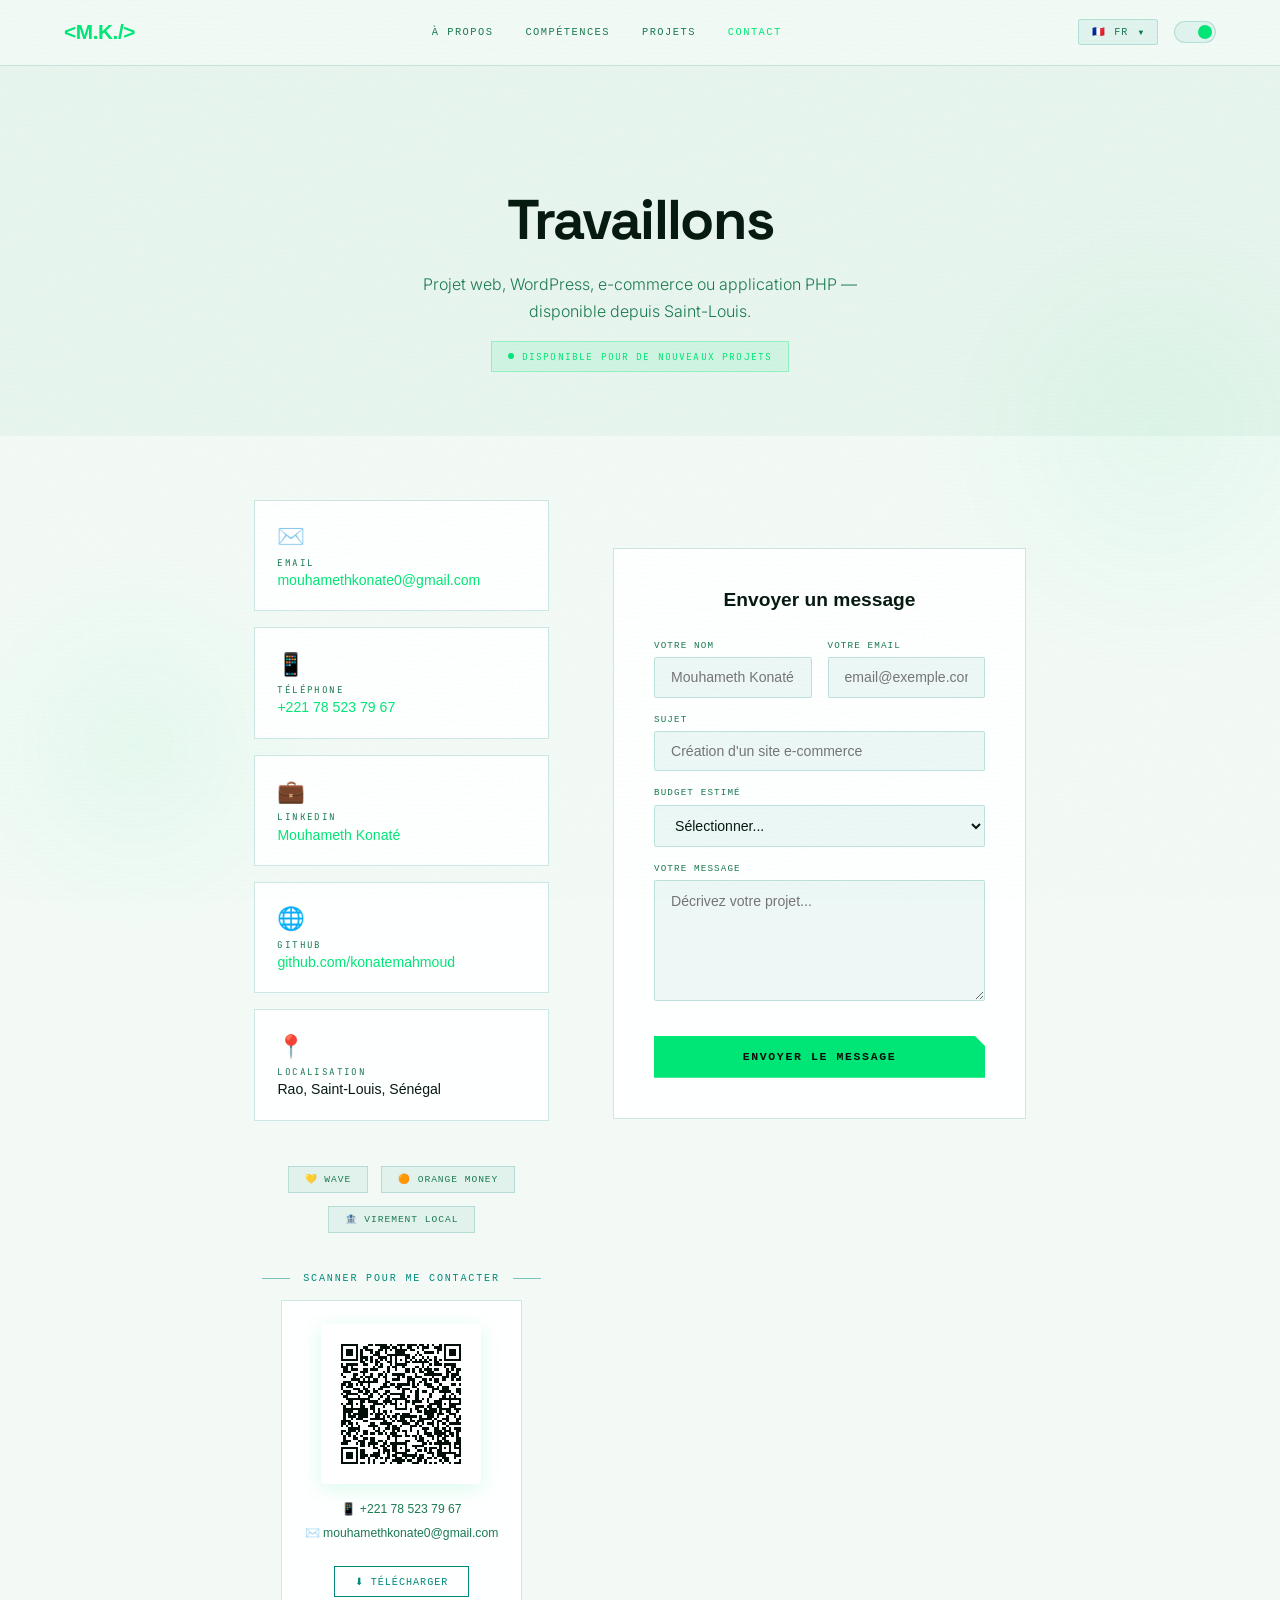
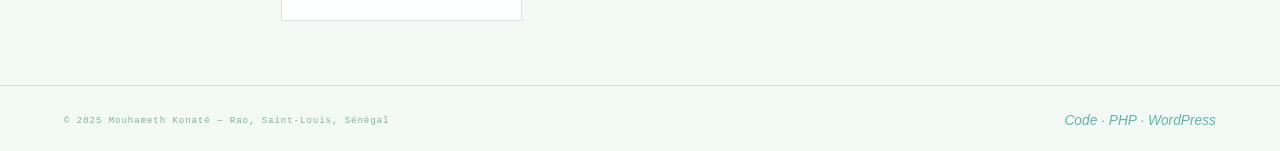
==== commit 284c6b50: "Update contact.html" ====
--- a/contact.html
+++ b/contact.html
@@ -10,12 +10,16 @@
 <meta property="og:title" content="Contact — Mouhameth Konaté">
 <meta property="og:description" content="Contactez Mouhameth Konaté, développeur web PHP & WordPress à Saint-Louis, Sénégal.">
 <meta property="og:url" content="https://konatemahmoud.github.io/Portfolio1/contact.html">
+<link rel="alternate" hreflang="fr" href="https://konatemahmoud.github.io/Portfolio1/contact.html?lang=fr">
+<link rel="alternate" hreflang="en" href="https://konatemahmoud.github.io/Portfolio1/contact.html?lang=en">
+<link rel="alternate" hreflang="ar" href="https://konatemahmoud.github.io/Portfolio1/contact.html?lang=ar">
+<link rel="alternate" hreflang="x-default" href="https://konatemahmoud.github.io/Portfolio1/contact.html">
 <link rel="canonical" href="https://konatemahmoud.github.io/Portfolio1/contact.html">
 <link rel="icon" type="image/svg+xml" href="[data-uri]">
 <title>Contact — Mouhameth Konaté | Développeur Web PHP &amp; WordPress</title>
 <link rel="preconnect" href="https://fonts.googleapis.com">
 <link rel="preconnect" href="https://fonts.gstatic.com" crossorigin>
-<link href="https://fonts.googleapis.com/css2?family=Syne:wght@400;500;600;700;800&family=IBM+Plex+Mono:wght@300;400;500&family=Outfit:wght@300;400;500;600&family=Noto+Sans+Arabic:wght@300;400;500;700&display=swap" rel="stylesheet">
+<link href="https://fonts.googleapis.com/css2?family=Space+Grotesk:wght@400;500;600;700&family=JetBrains+Mono:ital,wght@0,300;0,400;0,500;1,300&family=Inter:wght@300;400;500;600&family=Noto+Sans+Arabic:wght@300;400;500;700&display=swap" rel="stylesheet">
 <link rel="stylesheet" href="css/style.css">
 <script type="application/ld+json">
 {
@@ -32,20 +36,20 @@
 </script>
 <style>
 .contact-hero{padding:9rem 4rem 4rem;background:var(--bg-alt);text-align:center;}
-.contact-hero h1{font-family:'Syne',sans-serif;font-size:clamp(2rem,5vw,3.5rem);font-weight:900;color:var(--text);letter-spacing:-0.03em;margin-bottom:1rem;}
+.contact-hero h1{font-family:'Space Grotesk',sans-serif;font-size:clamp(2rem,5vw,3.5rem);font-weight:900;color:var(--text);letter-spacing:-0.03em;margin-bottom:1rem;}
 .contact-hero h1 em{color:var(--accent);font-style:italic;}
-.contact-hero p{font-family:'Outfit',sans-serif;font-size:1rem;color:var(--text-muted);max-width:500px;margin:0 auto;line-height:1.7;font-weight:300;}
+.contact-hero p{font-family:'Inter',sans-serif;font-size:1rem;color:var(--text-muted);max-width:500px;margin:0 auto;line-height:1.7;font-weight:300;}
 .contact-body{padding:4rem;max-width:900px;margin:0 auto;}
 .contact-two-col{display:grid;grid-template-columns:1fr 1.4fr;gap:4rem;align-items:start;}
 .contact-info{display:flex;flex-direction:column;gap:1rem;}
 .info-card{background:var(--card-bg);border:1px solid var(--border);padding:1.4rem;transition:border-color 0.3s;}
 .info-card:hover{border-color:var(--accent);}
 .info-icon{font-size:1.4rem;margin-bottom:0.4rem;}
-.info-label{font-family:'IBM Plex Mono',monospace;font-size:0.58rem;letter-spacing:0.15em;text-transform:uppercase;color:var(--text-muted);margin-bottom:0.2rem;}
+.info-label{font-family:'JetBrains Mono',monospace;font-size:0.58rem;letter-spacing:0.15em;text-transform:uppercase;color:var(--text-muted);margin-bottom:0.2rem;}
 .info-value{font-size:0.88rem;color:var(--text);font-weight:400;}
 .info-value a{color:var(--accent);text-decoration:none;}
 .info-value a:hover{text-decoration:underline;}
-.avail-badge{display:inline-flex;align-items:center;gap:0.5rem;margin-top:1rem;padding:0.5rem 1rem;background:rgba(0,230,118,0.1);border:1px solid rgba(0,230,118,0.3);font-family:'IBM Plex Mono',monospace;font-size:0.6rem;letter-spacing:0.12em;text-transform:uppercase;color:var(--accent);}
+.avail-badge{display:inline-flex;align-items:center;gap:0.5rem;margin-top:1rem;padding:0.5rem 1rem;background:rgba(0,230,118,0.1);border:1px solid rgba(0,230,118,0.3);font-family:'JetBrains Mono',monospace;font-size:0.6rem;letter-spacing:0.12em;text-transform:uppercase;color:var(--accent);}
 .avail-dot{width:6px;height:6px;border-radius:50%;background:var(--accent);animation:pulse 2s infinite;}
 @keyframes pulse{0%,100%{opacity:1;}50%{opacity:0.3;}}
 @media(max-width:900px){
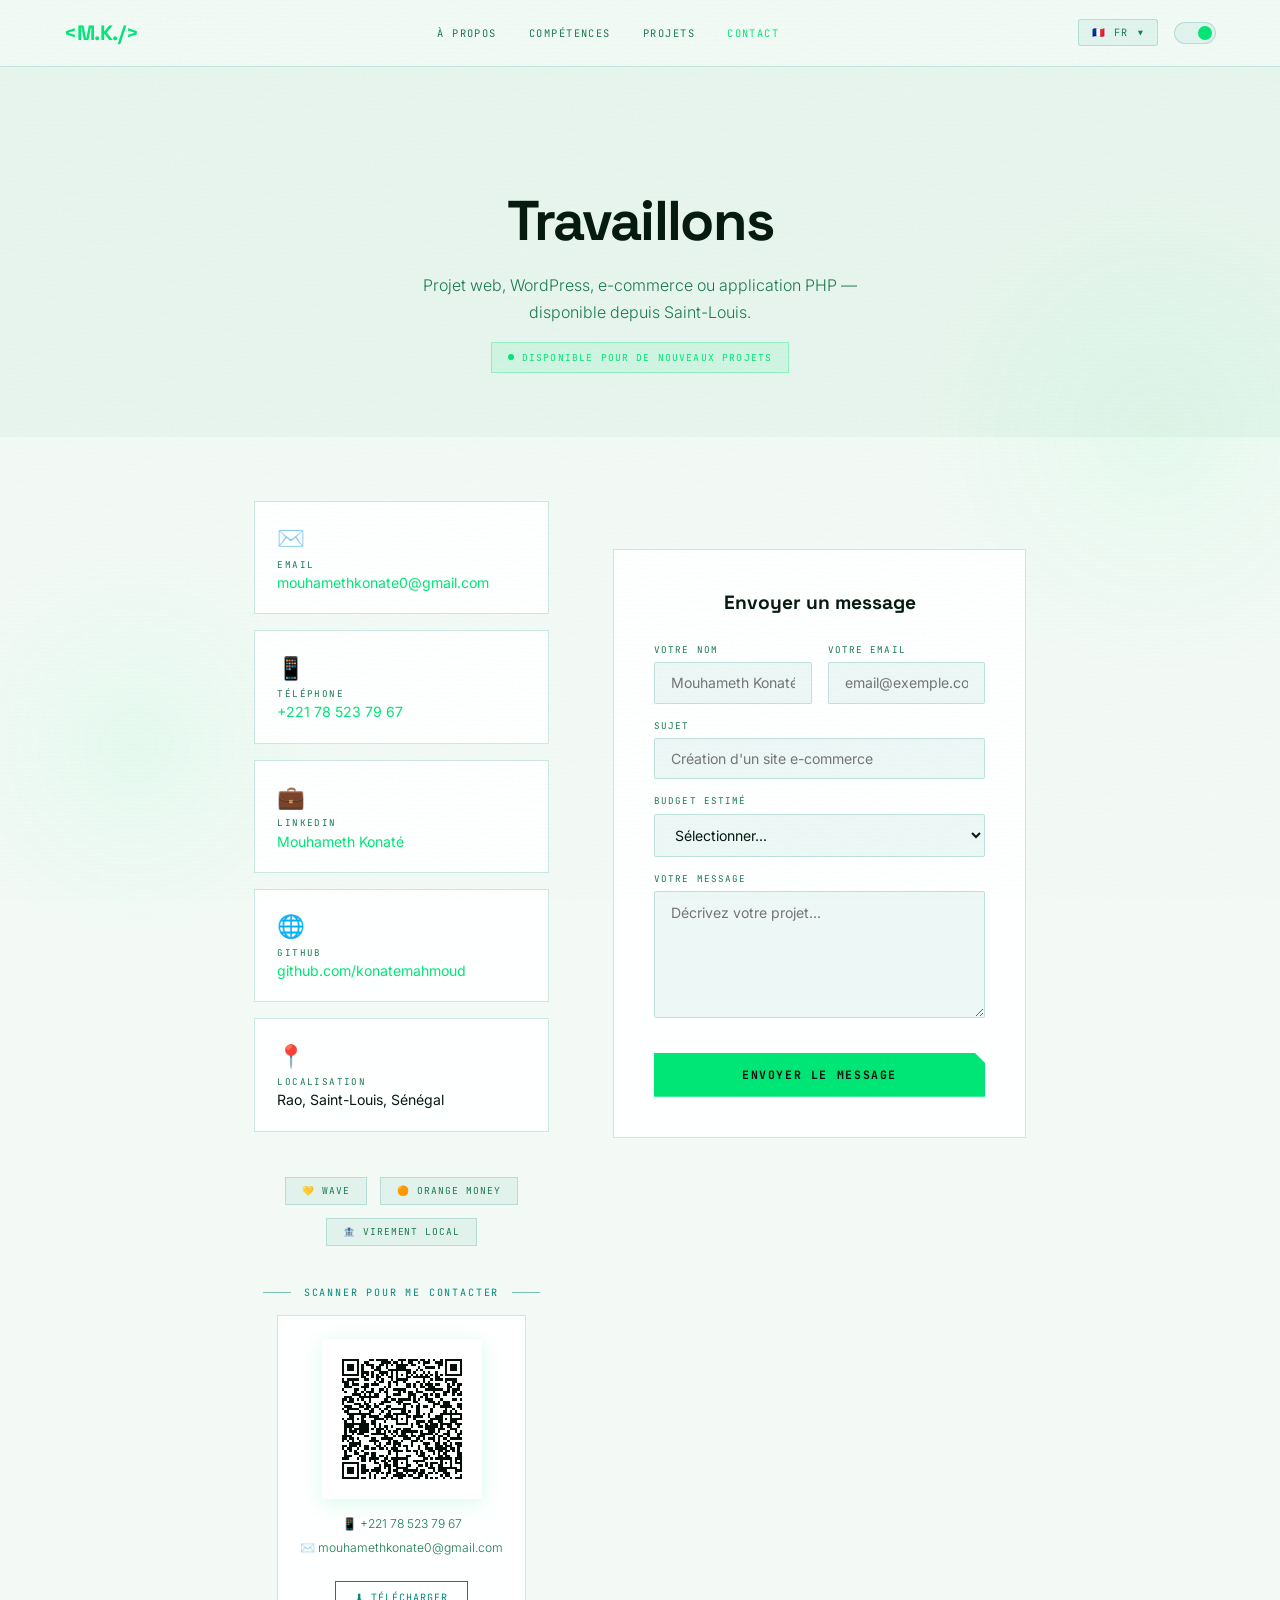
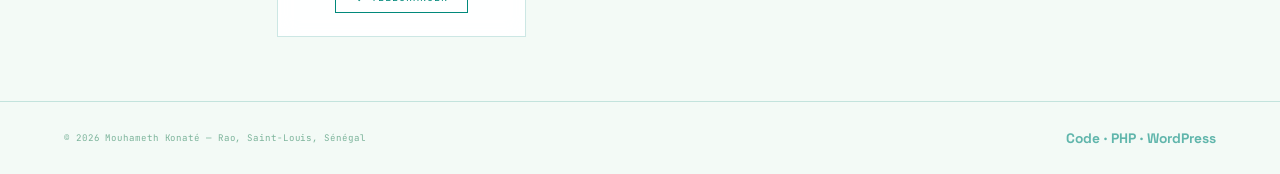
==== commit 4d4663b8: "Update contact.html" ====
--- a/contact.html
+++ b/contact.html
@@ -222,7 +222,7 @@
 </main>
 
 <footer role="contentinfo">
-  <span class="footer-copy">© 2025 Mouhameth Konaté — Rao, Saint-Louis, Sénégal</span>
+  <span class="footer-copy">© 2026 Mouhameth Konaté — Rao, Saint-Louis, Sénégal</span>
   <span class="footer-sig" data-i18n="footer_sig">Code · PHP · WordPress</span>
 </footer>
 <button id="backTop" aria-label="Retour en haut" data-i18n="back_top">↑ Haut</button>
--- a/css/style.css
+++ b/css/style.css
@@ -7,7 +7,7 @@
 /* Arabic */
 [lang="ar"] body,[lang="ar"] p,[lang="ar"] h1,[lang="ar"] h2,[lang="ar"] h3,
 [lang="ar"] .hero-title,[lang="ar"] .domain-desc,[lang="ar"] .project-desc,
-[lang="ar"] .about-text p,[lang="ar"] .contact-intro{font-family:'Noto Sans Arabic','Outfit',sans-serif;}
+[lang="ar"] .about-text p,[lang="ar"] .contact-intro{font-family:'Noto Sans Arabic','Inter',sans-serif;}
 [dir="rtl"] .hero-eyebrow::before{display:none;}
 [dir="rtl"] .hero-eyebrow::after{content:'';display:block;width:38px;height:1px;background:var(--accent2);}
 [dir="rtl"] .section-line{background:linear-gradient(270deg,var(--border),transparent);}
@@ -18,7 +18,7 @@
 /* RESET */
 *,*::before,*::after{margin:0;padding:0;box-sizing:border-box;}
 html{scroll-behavior:smooth;}
-body{background:var(--bg);color:var(--text);font-family:'Outfit',sans-serif;overflow-x:hidden;transition:background 0.4s,color 0.4s;}
+body{background:var(--bg);color:var(--text);font-family:'Inter',sans-serif;overflow-x:hidden;transition:background 0.4s,color 0.4s;}
 
 /* FOCUS VISIBLE — accessibilité clavier */
 :focus-visible{outline:2px solid var(--accent);outline-offset:3px;border-radius:2px;}
@@ -32,7 +32,7 @@
 #scrollProgress{position:fixed;top:0;left:0;height:2px;width:0%;background:linear-gradient(90deg,var(--accent2),var(--accent));z-index:9999;transition:width 0.1s linear;}
 
 /* SKIP LINK */
-.skip-link{position:absolute;top:-50px;left:1rem;padding:0.5rem 1rem;background:var(--accent);color:#050F0A;font-family:'IBM Plex Mono',monospace;font-size:0.7rem;font-weight:600;letter-spacing:0.1em;text-decoration:none;border-radius:2px;z-index:10000;transition:top 0.2s;}
+.skip-link{position:absolute;top:-50px;left:1rem;padding:0.5rem 1rem;background:var(--accent);color:#050F0A;font-family:'JetBrains Mono',monospace;font-size:0.7rem;font-weight:600;letter-spacing:0.1em;text-decoration:none;border-radius:2px;z-index:10000;transition:top 0.2s;}
 .skip-link:focus{top:1rem;}
 
 /* GLOW */
@@ -41,9 +41,9 @@
 
 /* NAV */
 nav{position:fixed;top:0;left:0;right:0;z-index:200;display:flex;justify-content:space-between;align-items:center;padding:1.2rem 4rem;background:var(--nav-bg);backdrop-filter:blur(14px);border-bottom:1px solid var(--border);transition:background 0.4s,border-color 0.4s;}
-.nav-logo{font-family:'Syne',sans-serif;font-size:1.3rem;font-weight:900;letter-spacing:-0.02em;color:var(--accent);text-decoration:none;}
+.nav-logo{font-family:'Space Grotesk',sans-serif;font-size:1.3rem;font-weight:900;letter-spacing:-0.02em;color:var(--accent);text-decoration:none;}
 .nav-center{display:flex;gap:2rem;}
-.nav-center a{font-family:'IBM Plex Mono',monospace;font-size:0.65rem;letter-spacing:0.14em;text-transform:uppercase;color:var(--text-muted);text-decoration:none;transition:color 0.3s;}
+.nav-center a{font-family:'JetBrains Mono',monospace;font-size:0.65rem;letter-spacing:0.14em;text-transform:uppercase;color:var(--text-muted);text-decoration:none;transition:color 0.3s;}
 .nav-center a:hover,.nav-center a.active{color:var(--accent);}
 .nav-right{display:flex;align-items:center;gap:1rem;}
 
@@ -54,14 +54,14 @@
 
 /* LANG DROPDOWN */
 .lang-dropdown{position:relative;}
-.lang-btn{display:flex;align-items:center;gap:0.5rem;padding:0.38rem 0.8rem;background:var(--surface);border:1px solid var(--border);border-radius:3px;cursor:pointer;font-family:'IBM Plex Mono',monospace;font-size:0.63rem;letter-spacing:0.1em;text-transform:uppercase;color:var(--text-muted);transition:all 0.3s;user-select:none;}
+.lang-btn{display:flex;align-items:center;gap:0.5rem;padding:0.38rem 0.8rem;background:var(--surface);border:1px solid var(--border);border-radius:3px;cursor:pointer;font-family:'JetBrains Mono',monospace;font-size:0.63rem;letter-spacing:0.1em;text-transform:uppercase;color:var(--text-muted);transition:all 0.3s;user-select:none;}
 .lang-btn:hover,.lang-dropdown.open .lang-btn{border-color:var(--accent);color:var(--accent);}
 .lang-btn .chevron{font-size:0.5rem;transition:transform 0.3s;margin-left:2px;}
 .lang-dropdown.open .chevron{transform:rotate(180deg);}
 .lang-menu{position:absolute;top:calc(100% + 8px);right:0;background:var(--dropdown-bg);border:1px solid var(--border);border-radius:4px;overflow:hidden;min-width:155px;box-shadow:0 12px 40px rgba(0,0,0,0.3);opacity:0;visibility:hidden;transform:translateY(-6px);transition:all 0.25s ease;z-index:300;}
 [dir="rtl"] .lang-menu{right:auto;left:0;}
 .lang-dropdown.open .lang-menu{opacity:1;visibility:visible;transform:translateY(0);}
-.lang-option{display:flex;align-items:center;gap:0.75rem;padding:0.65rem 1rem;cursor:pointer;font-family:'IBM Plex Mono',monospace;font-size:0.63rem;letter-spacing:0.08em;color:var(--text-muted);transition:background 0.2s,color 0.2s;border-bottom:1px solid var(--border);}
+.lang-option{display:flex;align-items:center;gap:0.75rem;padding:0.65rem 1rem;cursor:pointer;font-family:'JetBrains Mono',monospace;font-size:0.63rem;letter-spacing:0.08em;color:var(--text-muted);transition:background 0.2s,color 0.2s;border-bottom:1px solid var(--border);}
 .lang-option:last-child{border-bottom:none;}
 .lang-option:hover{background:var(--dropdown-hover);color:var(--text);}
 .lang-option.active{color:var(--accent);}
@@ -79,26 +79,26 @@
 /* NAV DRAWER */
 .nav-drawer{display:none;position:fixed;top:0;left:0;right:0;bottom:0;z-index:190;background:var(--nav-bg);backdrop-filter:blur(20px);flex-direction:column;align-items:center;justify-content:center;gap:2.5rem;padding:2rem;opacity:0;visibility:hidden;transition:opacity 0.3s,visibility 0.3s;}
 .nav-drawer.open{opacity:1;visibility:visible;}
-.nav-drawer a{font-family:'IBM Plex Mono',monospace;font-size:1.1rem;letter-spacing:0.15em;text-transform:uppercase;color:var(--text-muted);text-decoration:none;transition:color 0.3s,transform 0.3s,opacity 0.3s;transform:translateY(10px);opacity:0;}
+.nav-drawer a{font-family:'JetBrains Mono',monospace;font-size:1.1rem;letter-spacing:0.15em;text-transform:uppercase;color:var(--text-muted);text-decoration:none;transition:color 0.3s,transform 0.3s,opacity 0.3s;transform:translateY(10px);opacity:0;}
 .nav-drawer.open a{transform:translateY(0);opacity:1;}
 .nav-drawer.open a:nth-child(2){transition-delay:0.05s;}
 .nav-drawer.open a:nth-child(3){transition-delay:0.1s;}
 .nav-drawer.open a:nth-child(4){transition-delay:0.15s;}
 .nav-drawer.open a:nth-child(5){transition-delay:0.2s;}
 .nav-drawer a:hover{color:var(--accent);}
-.nav-drawer-close{position:absolute;top:1.5rem;right:1.5rem;font-family:'IBM Plex Mono',monospace;font-size:0.6rem;letter-spacing:0.12em;text-transform:uppercase;color:var(--text-muted);background:none;border:none;cursor:pointer;}
+.nav-drawer-close{position:absolute;top:1.5rem;right:1.5rem;font-family:'JetBrains Mono',monospace;font-size:0.6rem;letter-spacing:0.12em;text-transform:uppercase;color:var(--text-muted);background:none;border:none;cursor:pointer;}
 
 /* SWITCH BANNER */
 .switch-banner{background:var(--surface);border-bottom:1px solid var(--border);padding:0.52rem 4rem;display:flex;align-items:center;justify-content:space-between;}
-.switch-text{font-family:'IBM Plex Mono',monospace;font-size:0.57rem;letter-spacing:0.1em;text-transform:uppercase;color:var(--text-muted);}
-.switch-link{font-family:'IBM Plex Mono',monospace;font-size:0.57rem;letter-spacing:0.1em;text-transform:uppercase;color:var(--accent);text-decoration:none;border:1px solid var(--border);padding:0.28rem 0.75rem;transition:all 0.3s;}
+.switch-text{font-family:'JetBrains Mono',monospace;font-size:0.57rem;letter-spacing:0.1em;text-transform:uppercase;color:var(--text-muted);}
+.switch-link{font-family:'JetBrains Mono',monospace;font-size:0.57rem;letter-spacing:0.1em;text-transform:uppercase;color:var(--accent);text-decoration:none;border:1px solid var(--border);padding:0.28rem 0.75rem;transition:all 0.3s;}
 .switch-link:hover{background:var(--accent);color:#050F0A;}
 
 /* SECTIONS */
 section{padding:7rem 4rem;position:relative;z-index:1;}
 .section-header{display:flex;align-items:baseline;gap:1.4rem;margin-bottom:3.5rem;}
-.section-num{font-family:'IBM Plex Mono',monospace;font-size:0.6rem;letter-spacing:0.15em;color:var(--accent2);}
-.section-title{font-family:'Syne',sans-serif;font-size:clamp(1.9rem,3.8vw,3rem);font-weight:900;color:var(--text);line-height:1;letter-spacing:-0.02em;transition:color 0.4s;}
+.section-num{font-family:'JetBrains Mono',monospace;font-size:0.6rem;letter-spacing:0.15em;color:var(--accent2);}
+.section-title{font-family:'Space Grotesk',sans-serif;font-size:clamp(1.9rem,3.8vw,3rem);font-weight:900;color:var(--text);line-height:1;letter-spacing:-0.02em;transition:color 0.4s;}
 .section-title em{color:var(--accent);font-style:italic;font-weight:700;}
 .section-line{flex:1;height:1px;background:linear-gradient(90deg,var(--border),transparent);}
 
@@ -111,12 +111,12 @@
 .domain-card{border-left:2px solid var(--accent2);padding:1.1rem 1.4rem;background:var(--surface);transition:all 0.3s;}
 .domain-card:hover{border-left-color:var(--accent);background:var(--accent-soft);transform:translateX(5px);}
 .domain-icon{font-size:1.35rem;margin-bottom:0.35rem;}
-.domain-title{font-family:'Syne',sans-serif;font-size:1rem;font-weight:700;color:var(--text);margin-bottom:0.22rem;}
+.domain-title{font-family:'Space Grotesk',sans-serif;font-size:1rem;font-weight:700;color:var(--text);margin-bottom:0.22rem;}
 .domain-desc{font-size:0.78rem;color:var(--text-muted);line-height:1.6;font-weight:300;}
 
 /* SKILLS */
 .skills-grid{display:grid;grid-template-columns:repeat(3,1fr);gap:2rem;}
-.skill-group-title{font-family:'IBM Plex Mono',monospace;font-size:0.6rem;letter-spacing:0.15em;text-transform:uppercase;color:var(--accent2);margin-bottom:1rem;padding-bottom:0.65rem;border-bottom:1px solid var(--border);}
+.skill-group-title{font-family:'JetBrains Mono',monospace;font-size:0.6rem;letter-spacing:0.15em;text-transform:uppercase;color:var(--accent2);margin-bottom:1rem;padding-bottom:0.65rem;border-bottom:1px solid var(--border);}
 .skill-item{display:flex;justify-content:space-between;align-items:center;padding:0.5rem 0;border-bottom:1px solid rgba(0,230,118,0.05);}
 .skill-name{font-size:0.8rem;color:var(--text);font-weight:400;}
 .skill-bar{width:75px;height:2px;background:var(--border);position:relative;overflow:hidden;}
@@ -131,64 +131,64 @@
 .project-card:hover::before{height:100%;}
 .project-card:hover::after{width:100%;}
 .project-card:hover{border-color:rgba(0,230,118,0.35);transform:translateY(-4px);}
-.project-number{font-family:'Syne',sans-serif;font-size:2.8rem;font-weight:900;color:var(--border);line-height:1;margin-bottom:0.7rem;letter-spacing:-0.03em;}
-.project-category{font-family:'IBM Plex Mono',monospace;font-size:0.56rem;letter-spacing:0.15em;text-transform:uppercase;color:var(--accent2);margin-bottom:0.6rem;}
-.project-title{font-family:'Syne',sans-serif;font-size:1.2rem;font-weight:700;color:var(--text);margin-bottom:0.6rem;line-height:1.2;}
+.project-number{font-family:'Space Grotesk',sans-serif;font-size:2.8rem;font-weight:900;color:var(--border);line-height:1;margin-bottom:0.7rem;letter-spacing:-0.03em;}
+.project-category{font-family:'JetBrains Mono',monospace;font-size:0.56rem;letter-spacing:0.15em;text-transform:uppercase;color:var(--accent2);margin-bottom:0.6rem;}
+.project-title{font-family:'Space Grotesk',sans-serif;font-size:1.2rem;font-weight:700;color:var(--text);margin-bottom:0.6rem;line-height:1.2;}
 .project-desc{font-size:0.78rem;color:var(--text-muted);line-height:1.75;font-weight:300;margin-bottom:1.2rem;}
-.project-live{display:inline-flex;align-items:center;gap:0.4rem;font-family:'IBM Plex Mono',monospace;font-size:0.56rem;letter-spacing:0.1em;text-transform:uppercase;color:var(--accent);text-decoration:none;margin-bottom:1rem;transition:opacity 0.3s;}
+.project-live{display:inline-flex;align-items:center;gap:0.4rem;font-family:'JetBrains Mono',monospace;font-size:0.56rem;letter-spacing:0.1em;text-transform:uppercase;color:var(--accent);text-decoration:none;margin-bottom:1rem;transition:opacity 0.3s;}
 .project-live:hover{opacity:0.75;}
 .project-stack{display:flex;flex-wrap:wrap;gap:0.35rem;}
-.stack-tag{font-family:'IBM Plex Mono',monospace;font-size:0.54rem;letter-spacing:0.08em;text-transform:uppercase;padding:0.2rem 0.55rem;background:var(--tag-bg);color:var(--accent2);border-radius:1px;}
+.stack-tag{font-family:'JetBrains Mono',monospace;font-size:0.54rem;letter-spacing:0.08em;text-transform:uppercase;padding:0.2rem 0.55rem;background:var(--tag-bg);color:var(--accent2);border-radius:1px;}
 
 /* CONTACT */
 .contact{background:var(--bg);transition:background 0.4s;}
 .contact-inner{max-width:720px;margin:0 auto;text-align:center;}
-.contact-intro{font-family:'Outfit',sans-serif;font-size:clamp(1.1rem,2.3vw,1.75rem);font-style:italic;font-weight:400;color:var(--text-dim);line-height:1.55;margin-bottom:2.8rem;}
+.contact-intro{font-family:'Inter',sans-serif;font-size:clamp(1.1rem,2.3vw,1.75rem);font-style:italic;font-weight:400;color:var(--text-dim);line-height:1.55;margin-bottom:2.8rem;}
 .contact-methods{display:flex;justify-content:center;gap:1.3rem;flex-wrap:wrap;margin-bottom:2.2rem;}
 .contact-method{display:flex;flex-direction:column;align-items:center;gap:0.4rem;text-decoration:none;transition:all 0.3s;padding:1.3rem 1.6rem;border:1px solid var(--border);background:var(--card-bg);min-width:130px;backdrop-filter:blur(6px);}
 .contact-method:hover{border-color:var(--accent);transform:translateY(-3px);}
 .contact-method-icon{font-size:1.35rem;}
-.contact-method-label{font-family:'IBM Plex Mono',monospace;font-size:0.56rem;letter-spacing:0.15em;text-transform:uppercase;color:var(--text-muted);}
+.contact-method-label{font-family:'JetBrains Mono',monospace;font-size:0.56rem;letter-spacing:0.15em;text-transform:uppercase;color:var(--text-muted);}
 .contact-method-value{font-size:0.76rem;color:var(--text);font-weight:400;}
 .contact-payment{display:flex;justify-content:center;gap:0.8rem;flex-wrap:wrap;margin-top:1.8rem;}
-.payment-badge{font-family:'IBM Plex Mono',monospace;font-size:0.6rem;letter-spacing:0.1em;text-transform:uppercase;padding:0.42rem 1rem;background:var(--surface);border:1px solid var(--border);color:var(--text-muted);}
+.payment-badge{font-family:'JetBrains Mono',monospace;font-size:0.6rem;letter-spacing:0.1em;text-transform:uppercase;padding:0.42rem 1rem;background:var(--surface);border:1px solid var(--border);color:var(--text-muted);}
 
 /* CONTACT FORM */
 .contact-form{margin-top:3rem;text-align:left;background:var(--card-bg);border:1px solid var(--border);padding:2.5rem;backdrop-filter:blur(10px);}
-.contact-form h3{font-family:'Syne',sans-serif;font-size:1.2rem;font-weight:700;color:var(--text);margin-bottom:1.8rem;text-align:center;}
+.contact-form h3{font-family:'Space Grotesk',sans-serif;font-size:1.2rem;font-weight:700;color:var(--text);margin-bottom:1.8rem;text-align:center;}
 .form-grid{display:grid;grid-template-columns:1fr 1fr;gap:1rem;margin-bottom:1rem;}
 .form-group{display:flex;flex-direction:column;gap:0.4rem;}
 .form-group.full{grid-column:1/-1;}
-.form-label{font-family:'IBM Plex Mono',monospace;font-size:0.58rem;letter-spacing:0.12em;text-transform:uppercase;color:var(--text-muted);}
-.form-input,.form-select,.form-textarea{background:var(--surface);border:1px solid var(--border);color:var(--text);font-family:'Outfit',sans-serif;font-size:0.88rem;padding:0.7rem 1rem;border-radius:2px;transition:border-color 0.3s;width:100%;}
+.form-label{font-family:'JetBrains Mono',monospace;font-size:0.58rem;letter-spacing:0.12em;text-transform:uppercase;color:var(--text-muted);}
+.form-input,.form-select,.form-textarea{background:var(--surface);border:1px solid var(--border);color:var(--text);font-family:'Inter',sans-serif;font-size:0.88rem;padding:0.7rem 1rem;border-radius:2px;transition:border-color 0.3s;width:100%;}
 .form-input:focus,.form-select:focus,.form-textarea:focus{outline:none;border-color:var(--accent);}
 .form-select option{background:var(--bg);color:var(--text);}
 .form-textarea{resize:vertical;min-height:120px;}
-.form-submit{width:100%;margin-top:1.2rem;font-family:'IBM Plex Mono',monospace;font-size:0.72rem;letter-spacing:0.14em;text-transform:uppercase;padding:0.9rem;background:var(--accent);color:#050F0A;border:none;cursor:pointer;font-weight:700;clip-path:polygon(0 0,calc(100% - 10px) 0,100% 10px,100% 100%,0 100%);transition:all 0.3s;}
+.form-submit{width:100%;margin-top:1.2rem;font-family:'JetBrains Mono',monospace;font-size:0.72rem;letter-spacing:0.14em;text-transform:uppercase;padding:0.9rem;background:var(--accent);color:#050F0A;border:none;cursor:pointer;font-weight:700;clip-path:polygon(0 0,calc(100% - 10px) 0,100% 10px,100% 100%,0 100%);transition:all 0.3s;}
 .form-submit:hover{background:var(--accent2);color:var(--text);}
-.form-success{display:none;margin-top:1rem;padding:0.8rem 1rem;background:rgba(0,230,118,0.1);border:1px solid var(--accent);color:var(--accent);font-family:'IBM Plex Mono',monospace;font-size:0.7rem;letter-spacing:0.08em;text-align:center;}
+.form-success{display:none;margin-top:1rem;padding:0.8rem 1rem;background:rgba(0,230,118,0.1);border:1px solid var(--accent);color:var(--accent);font-family:'JetBrains Mono',monospace;font-size:0.7rem;letter-spacing:0.08em;text-align:center;}
 
 /* QR */
 .qr-wrapper{margin-top:2.8rem;display:flex;flex-direction:column;align-items:center;gap:1rem;}
-.qr-label{font-family:'IBM Plex Mono',monospace;font-size:0.63rem;letter-spacing:0.18em;text-transform:uppercase;color:var(--accent2);display:flex;align-items:center;gap:0.8rem;}
+.qr-label{font-family:'JetBrains Mono',monospace;font-size:0.63rem;letter-spacing:0.18em;text-transform:uppercase;color:var(--accent2);display:flex;align-items:center;gap:0.8rem;}
 .qr-label::before,.qr-label::after{content:'';display:block;width:28px;height:1px;background:var(--accent2);opacity:0.5;}
 .qr-card{display:flex;align-items:center;gap:2.2rem;padding:1.8rem 2.2rem;background:var(--card-bg);border:1px solid var(--border);backdrop-filter:blur(10px);transition:border-color 0.4s;}
 .qr-card:hover{border-color:var(--accent);}
 .qr-frame{width:160px;height:160px;padding:10px;background:#fff;border-radius:4px;flex-shrink:0;box-shadow:0 4px 20px rgba(0,230,118,0.15);display:flex;align-items:center;justify-content:center;}
 .qr-frame img{width:140px;height:140px;display:block;image-rendering:pixelated;}
 .qr-info{text-align:left;}
-.qr-name{font-family:'Syne',sans-serif;font-size:1.1rem;font-weight:700;color:var(--text);margin-bottom:0.8rem;}
+.qr-name{font-family:'Space Grotesk',sans-serif;font-size:1.1rem;font-weight:700;color:var(--text);margin-bottom:0.8rem;}
 .qr-detail{font-size:0.76rem;color:var(--text-muted);font-weight:300;margin-bottom:0.38rem;line-height:1.5;}
-.qr-download-btn{margin-top:1.1rem;font-family:'IBM Plex Mono',monospace;font-size:0.63rem;letter-spacing:0.1em;text-transform:uppercase;padding:0.55rem 1.2rem;background:transparent;color:var(--accent2);border:1px solid var(--accent2);cursor:pointer;transition:all 0.3s;display:inline-block;}
+.qr-download-btn{margin-top:1.1rem;font-family:'JetBrains Mono',monospace;font-size:0.63rem;letter-spacing:0.1em;text-transform:uppercase;padding:0.55rem 1.2rem;background:transparent;color:var(--accent2);border:1px solid var(--accent2);cursor:pointer;transition:all 0.3s;display:inline-block;}
 .qr-download-btn:hover{background:var(--accent2);color:#050F0A;}
 
 /* FOOTER */
 footer{padding:1.7rem 4rem;border-top:1px solid var(--border);display:flex;justify-content:space-between;align-items:center;background:var(--bg);transition:background 0.4s;}
-.footer-copy{font-family:'IBM Plex Mono',monospace;font-size:0.57rem;letter-spacing:0.1em;color:var(--text-muted);opacity:0.55;}
-.footer-sig{font-family:'Syne',sans-serif;font-size:0.86rem;font-style:italic;color:var(--accent2);opacity:0.6;}
+.footer-copy{font-family:'JetBrains Mono',monospace;font-size:0.57rem;letter-spacing:0.1em;color:var(--text-muted);opacity:0.55;}
+.footer-sig{font-family:'Space Grotesk',sans-serif;font-size:0.86rem;font-style:italic;color:var(--accent2);opacity:0.6;}
 
 /* BACK TO TOP */
-#backTop{position:fixed;bottom:2rem;right:2rem;z-index:150;font-family:'IBM Plex Mono',monospace;font-size:0.6rem;letter-spacing:0.1em;padding:0.5rem 0.9rem;background:var(--surface);border:1px solid var(--border);color:var(--accent);cursor:pointer;opacity:0;visibility:hidden;transform:translateY(10px);transition:all 0.3s;}
+#backTop{position:fixed;bottom:2rem;right:2rem;z-index:150;font-family:'JetBrains Mono',monospace;font-size:0.6rem;letter-spacing:0.1em;padding:0.5rem 0.9rem;background:var(--surface);border:1px solid var(--border);color:var(--accent);cursor:pointer;opacity:0;visibility:hidden;transform:translateY(10px);transition:all 0.3s;}
 #backTop.visible{opacity:1;visibility:visible;transform:translateY(0);}
 #backTop:hover{background:var(--accent);color:#050F0A;}
 [dir="rtl"] #backTop{right:auto;left:2rem;}
@@ -238,3 +238,22 @@
   .contact-form{padding:1.5rem;}
 }
 
+/* Space Grotesk n'a pas de variant italic — override */
+.section-title em,
+.hero-name span,
+.contact-hero h1 em,
+.footer-sig {
+  font-style: normal;
+  font-weight: 700;
+}
+/* JetBrains Mono — ajustement letter-spacing (plus compact qu'IBM Plex Mono) */
+.hero-eyebrow { letter-spacing: 0.18em; }
+.tag          { letter-spacing: 0.08em; }
+.btn-primary,
+.btn-outline  { letter-spacing: 0.1em; }
+.stat-label,
+.location-tag { letter-spacing: 0.12em; }
+.section-num  { letter-spacing: 0.12em; }
+.skill-group-title { letter-spacing: 0.12em; }
+/* Inter — corps de texte, légèrement plus lisible */
+body { font-feature-settings: "liga" 1, "kern" 1; }
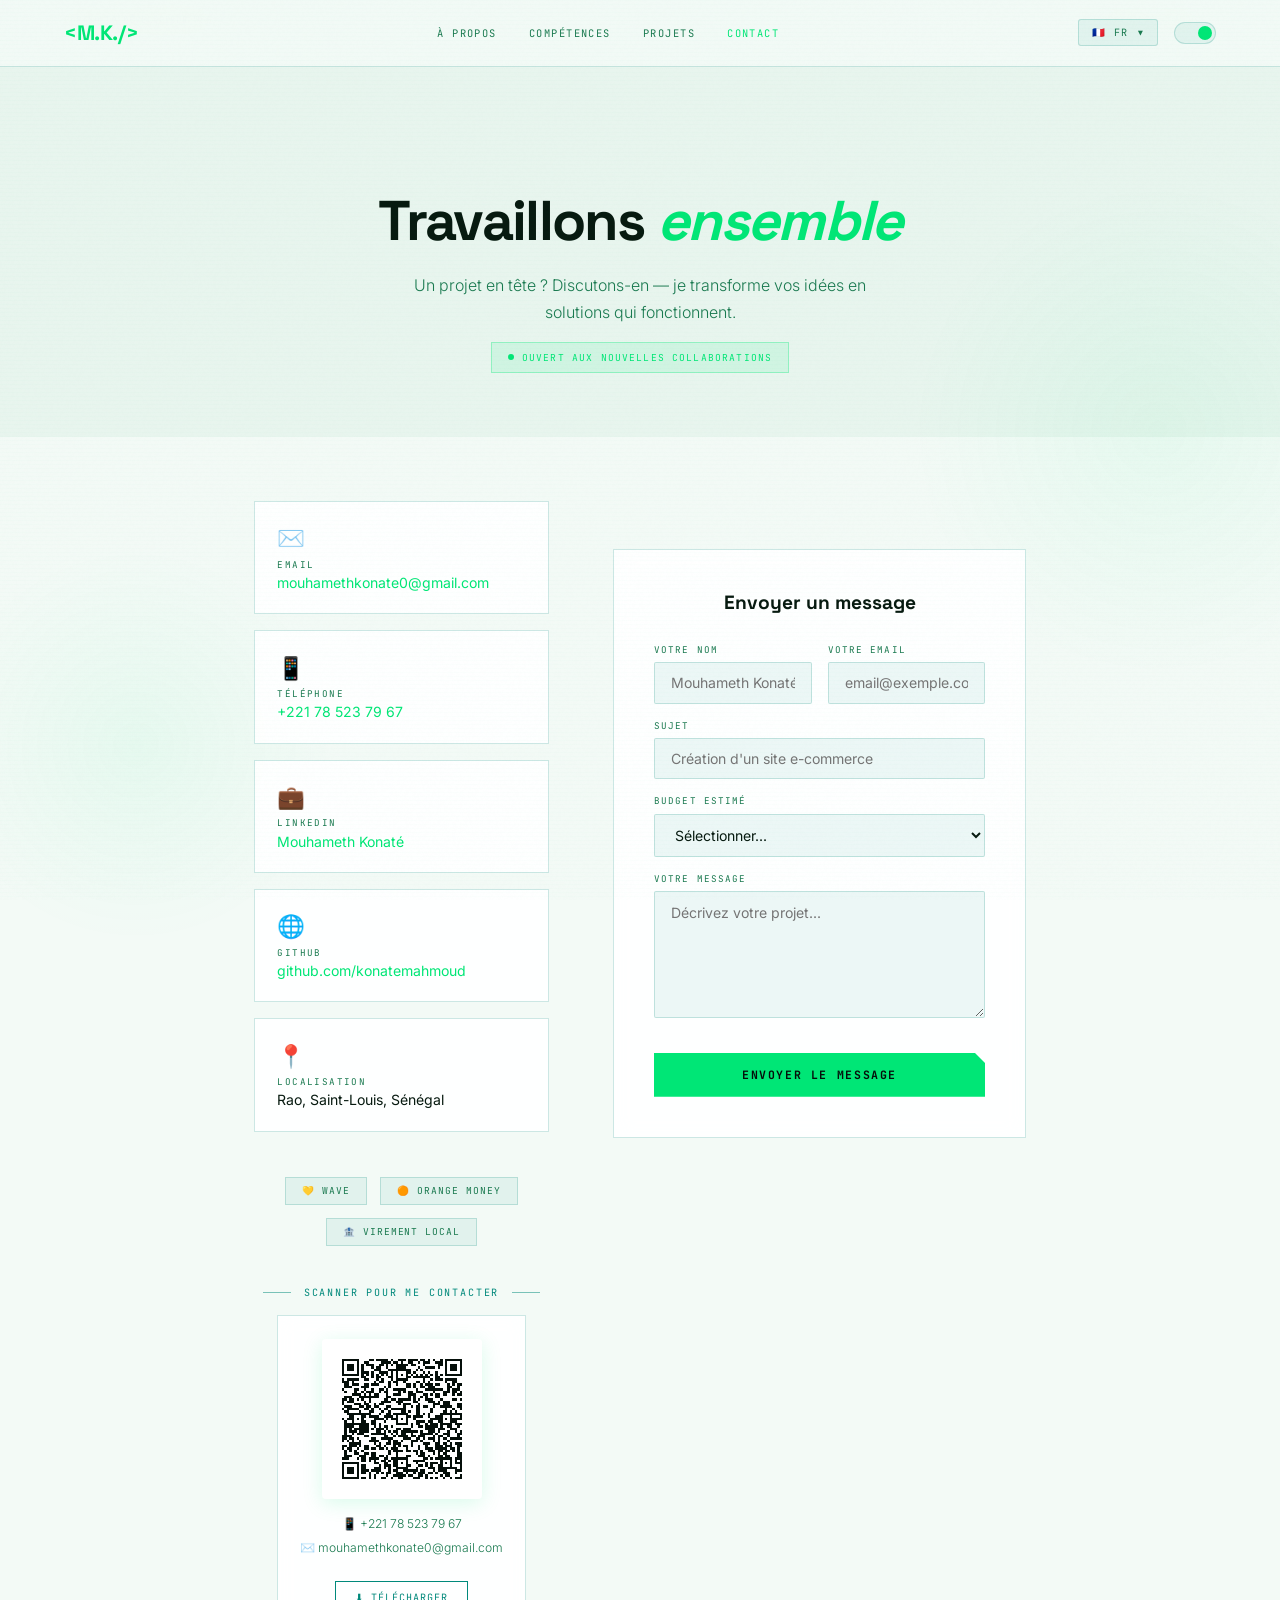
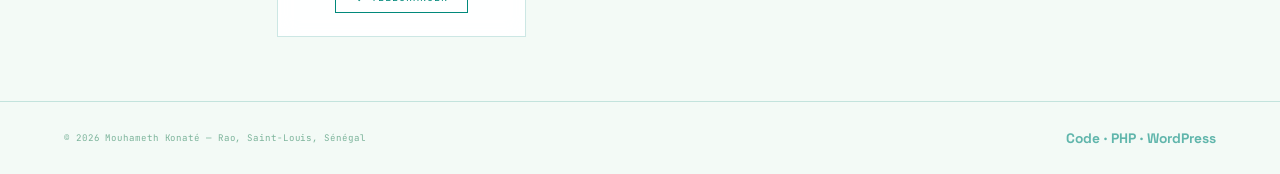
==== commit e059bdc1: "Update contact.html" ====
--- a/contact.html
+++ b/contact.html
@@ -115,11 +115,16 @@
 
   <!-- HERO CONTACT -->
   <div class="contact-hero">
-    <h1 data-i18n="ct_t1">Travaillons <em data-i18n="ct_t2">ensemble</em></h1>
-    <p data-i18n="ct_intro">Projet web, WordPress, e-commerce ou application PHP — disponible depuis Saint-Louis.</p>
+   <h1>
+  <span data-i18n="ct_t1">Travaillons </span>
+  <em data-i18n="ct_t2">ensemble</em>
+</h1>
+<p data-i18n="ct_intro">
+  Un projet en tête ? Discutons-en — je transforme vos idées en solutions qui fonctionnent.
+</p>
     <div class="avail-badge">
       <span class="avail-dot" aria-hidden="true"></span>
-      Disponible pour de nouveaux projets
+       Ouvert aux nouvelles collaborations
     </div>
   </div>
 
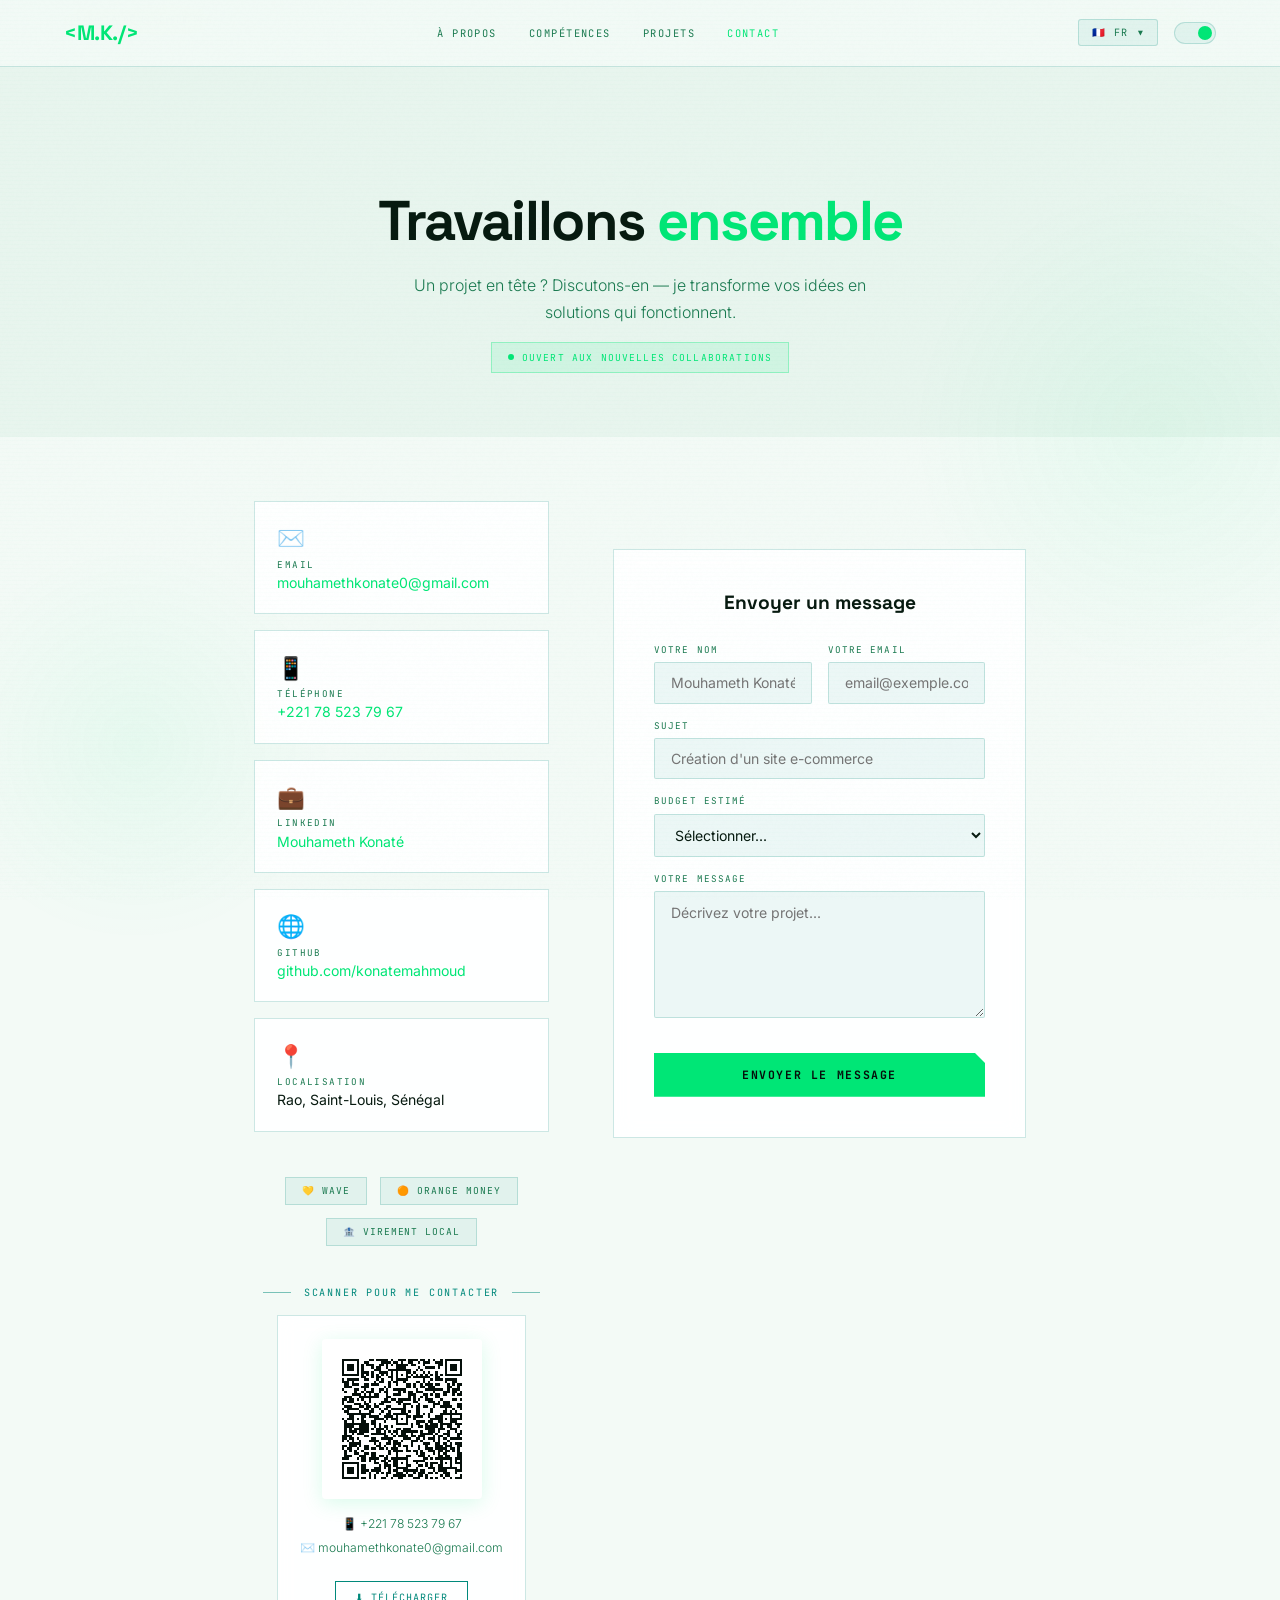
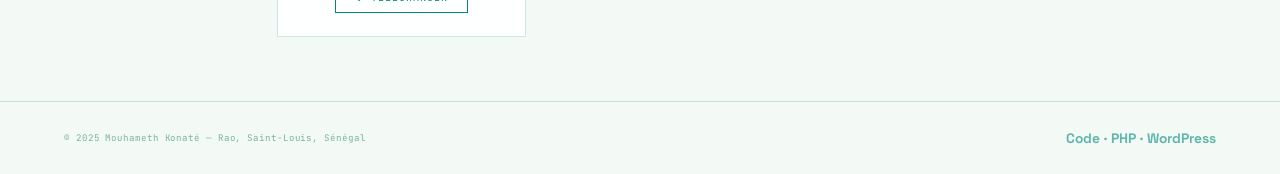
==== commit dc8b9494: "Update contact.html" ====
--- a/contact.html
+++ b/contact.html
@@ -37,7 +37,7 @@
 <style>
 .contact-hero{padding:9rem 4rem 4rem;background:var(--bg-alt);text-align:center;}
 .contact-hero h1{font-family:'Space Grotesk',sans-serif;font-size:clamp(2rem,5vw,3.5rem);font-weight:900;color:var(--text);letter-spacing:-0.03em;margin-bottom:1rem;}
-.contact-hero h1 em{color:var(--accent);font-style:italic;}
+.contact-hero h1 em{color:var(--accent);font-style:normal;font-weight:700;}
 .contact-hero p{font-family:'Inter',sans-serif;font-size:1rem;color:var(--text-muted);max-width:500px;margin:0 auto;line-height:1.7;font-weight:300;}
 .contact-body{padding:4rem;max-width:900px;margin:0 auto;}
 .contact-two-col{display:grid;grid-template-columns:1fr 1.4fr;gap:4rem;align-items:start;}
@@ -115,16 +115,11 @@
 
   <!-- HERO CONTACT -->
   <div class="contact-hero">
-   <h1>
-  <span data-i18n="ct_t1">Travaillons </span>
-  <em data-i18n="ct_t2">ensemble</em>
-</h1>
-<p data-i18n="ct_intro">
-  Un projet en tête ? Discutons-en — je transforme vos idées en solutions qui fonctionnent.
-</p>
+    <h1><span data-i18n="ct_t1">Travaillons </span><em data-i18n="ct_t2">ensemble</em></h1>
+    <p data-i18n="ct_intro">Un projet en tête ? Discutons-en — je transforme vos idées en solutions qui fonctionnent.</p>
     <div class="avail-badge">
       <span class="avail-dot" aria-hidden="true"></span>
-       Ouvert aux nouvelles collaborations
+      <span data-i18n="avail_text">Ouvert aux nouvelles collaborations</span>
     </div>
   </div>
 
@@ -227,7 +222,7 @@
 </main>
 
 <footer role="contentinfo">
-  <span class="footer-copy">© 2026 Mouhameth Konaté — Rao, Saint-Louis, Sénégal</span>
+  <span class="footer-copy">© 2025 Mouhameth Konaté — Rao, Saint-Louis, Sénégal</span>
   <span class="footer-sig" data-i18n="footer_sig">Code · PHP · WordPress</span>
 </footer>
 <button id="backTop" aria-label="Retour en haut" data-i18n="back_top">↑ Haut</button>
--- a/css/style.css
+++ b/css/style.css
@@ -241,11 +241,11 @@
 /* Space Grotesk n'a pas de variant italic — override */
 .section-title em,
 .hero-name span,
-.contact-hero h1 em,
 .footer-sig {
   font-style: normal;
   font-weight: 700;
 }
+/* contact-hero h1 em garde son style défini dans contact.html */
 /* JetBrains Mono — ajustement letter-spacing (plus compact qu'IBM Plex Mono) */
 .hero-eyebrow { letter-spacing: 0.18em; }
 .tag          { letter-spacing: 0.08em; }
